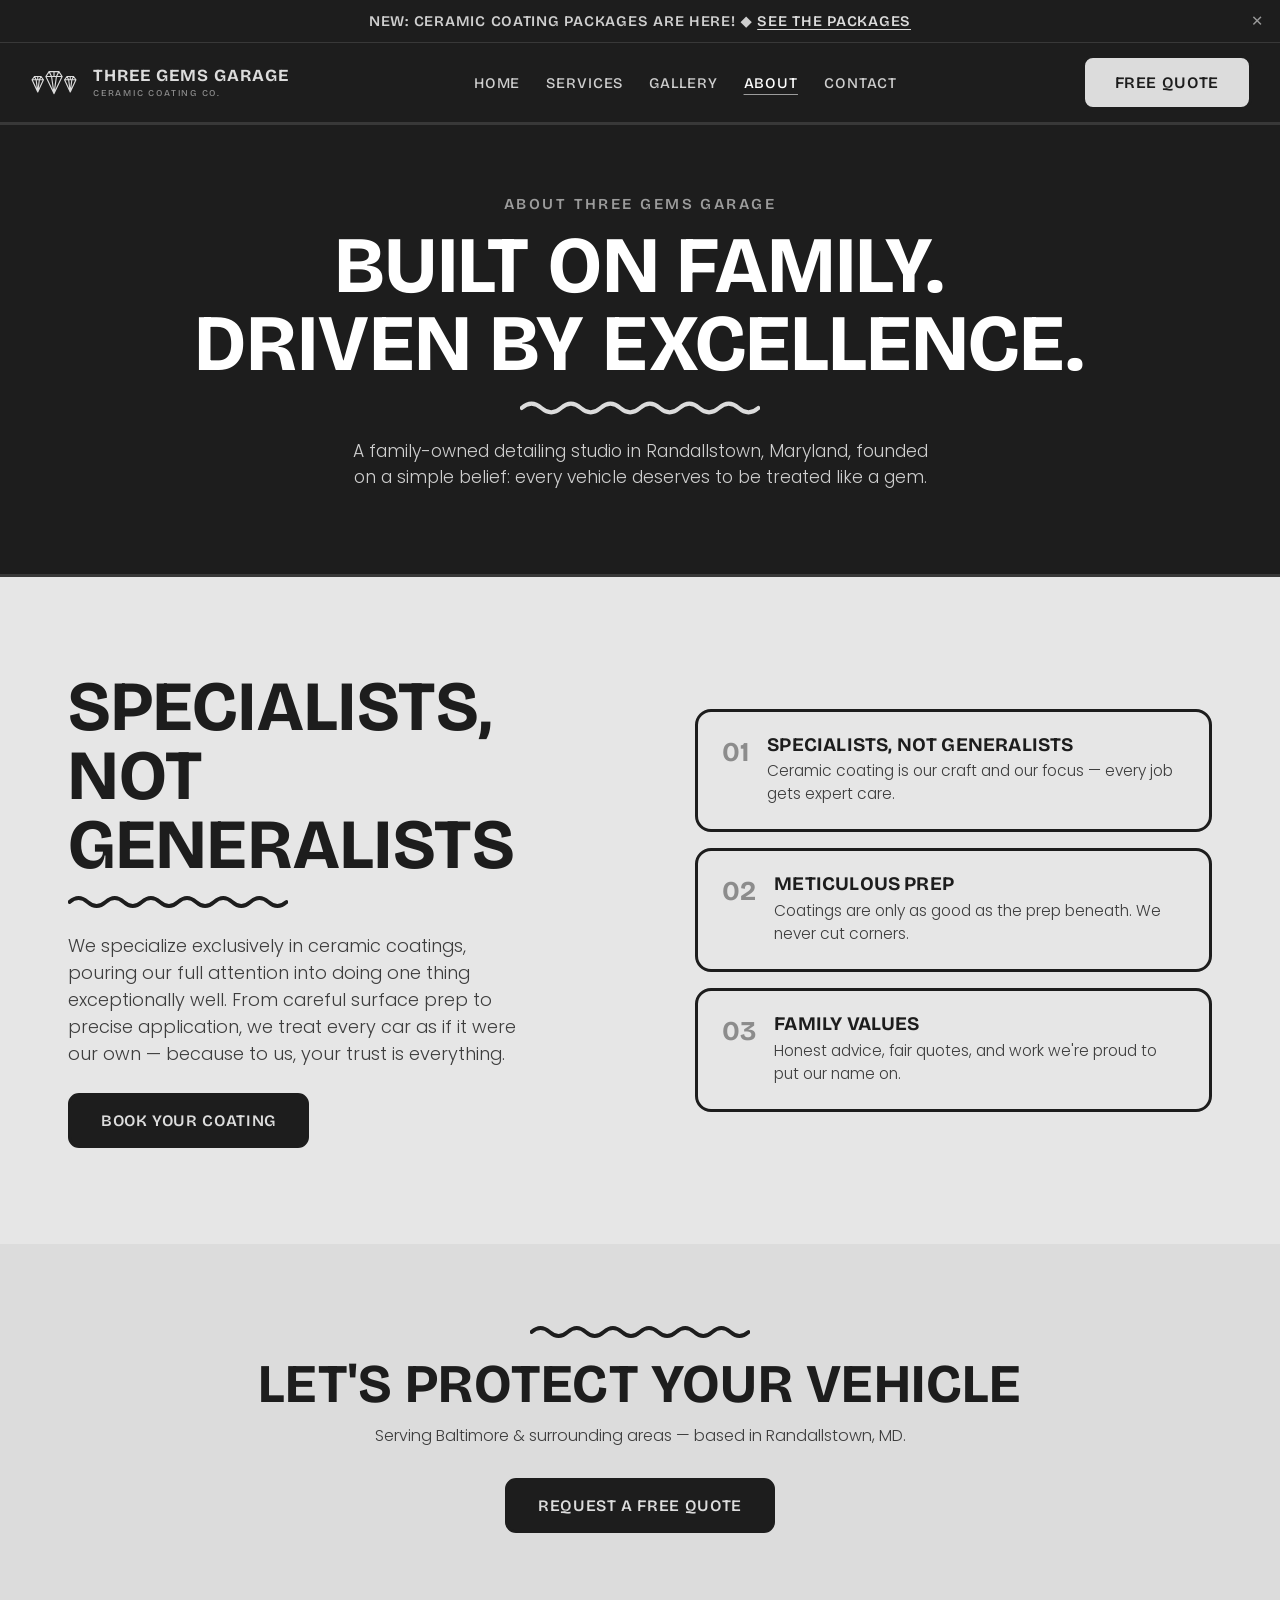
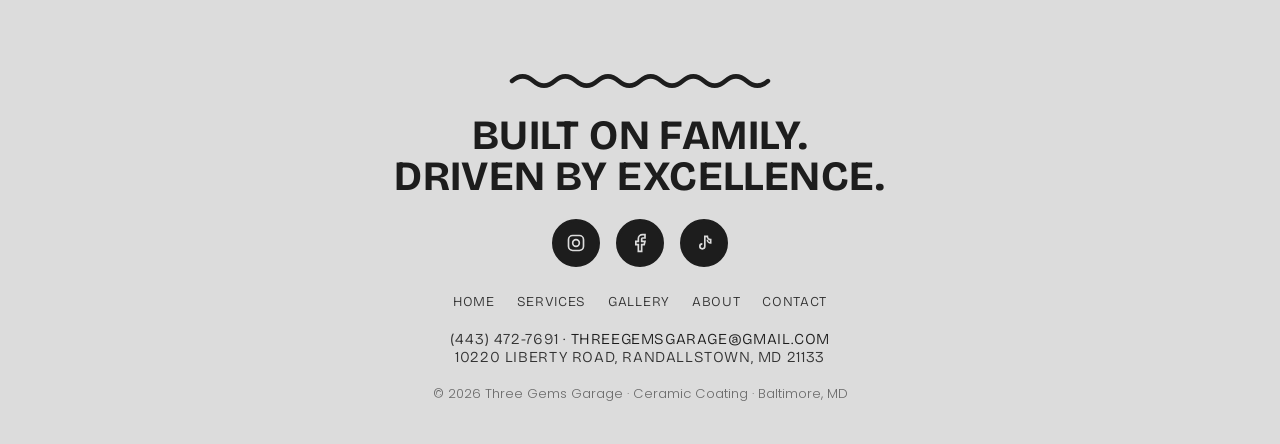
==== about.html @ 3030a396 "Add real social media links (Instagram, Facebook, TikTok)" ====
<!DOCTYPE html>
<html lang="en">
<head>
<meta charset="UTF-8">
<meta name="viewport" content="width=device-width, initial-scale=1.0">
<title>About — Three Gems Garage</title>
<meta name="description" content="Three Gems Garage is a family-owned ceramic coating studio in Randallstown, MD. Built on Family. Driven by Excellence.">
<link rel="preconnect" href="https://fonts.googleapis.com">
<link rel="preconnect" href="https://fonts.gstatic.com" crossorigin>
<link href="https://fonts.googleapis.com/css2?family=Bricolage+Grotesque:opsz,wght@12..96,400..800&family=Poppins:wght@400;500;600&display=swap" rel="stylesheet">
<link rel="stylesheet" href="style.css">
</head>
<body>

<div class="announce" id="announce">
  New: ceramic coating packages are here! ◆ <a href="services.html">See the packages</a>
  <span class="x" onclick="document.getElementById('announce').style.display='none'">✕</span>
</div>

<header>
  <a href="index.html" class="brand">
    <svg class="logo-mark" viewBox="0 0 64 34" fill="none" stroke="currentColor" stroke-width="1.4" stroke-linejoin="round" stroke-linecap="round" aria-hidden="true">
      <path d="M8,9 L16,9 L19,13 L12,28 L5,13 Z M5,13 L19,13 M8,9 L10,13 M16,9 L14,13 M12,9 L12,13 M10,13 L12,28 M14,13 L12,28"/>
      <path d="M26,3 L38,3 L42,9 L32,30 L22,9 Z M22,9 L42,9 M26,3 L29,9 M38,3 L35,9 M32,3 L32,9 M29,9 L32,30 M35,9 L32,30"/>
      <path d="M48,9 L56,9 L59,13 L52,28 L45,13 Z M45,13 L59,13 M48,9 L50,13 M56,9 L54,13 M52,9 L52,13 M50,13 L52,28 M54,13 L52,28"/>
    </svg>
    <span class="logo-word"><span class="lw1">Three Gems Garage</span><span class="lw2">Ceramic Coating Co.</span></span>
  </a>
  <nav class="desktop">
    <a href="index.html">Home</a>
    <a href="services.html">Services</a>
    <a href="gallery.html">Gallery</a>
    <a href="about.html" class="active">About</a>
    <a href="contact.html">Contact</a>
  </nav>
  <div class="head-cta">
    <a href="contact.html" class="btn btn-light">Free Quote</a>
    <button class="hamburger" id="hamburger" aria-label="Open menu"><span></span><span></span><span></span></button>
  </div>
</header>

<div class="mobile-menu" id="mobileMenu">
  <button class="mm-close" id="mmClose" aria-label="Close menu">✕</button>
  <a href="index.html">Home</a>
  <a href="services.html">Services</a>
  <a href="gallery.html">Gallery</a>
  <a href="about.html">About</a>
  <a href="contact.html">Contact</a>
  <a href="contact.html" class="btn btn-light" style="display:inline-block">Free Quote</a>
</div>

<section class="page-hero">
  <div class="kicker">About Three Gems Garage</div>
  <h1>Built on Family.<br>Driven by Excellence.</h1>
  <svg class="squiggle light" viewBox="0 0 292 18" style="width:240px"><path d="M2,9 C10,2 18,2 26,9 C34,16 42,16 50,9 C58,2 66,2 74,9 C82,16 90,16 98,9 C106,2 114,2 122,9 C130,16 138,16 146,9 C154,2 162,2 170,9 C178,16 186,16 194,9 C202,2 210,2 218,9 C226,16 234,16 242,9 C250,2 258,2 266,9 C274,16 282,16 290,9"/></svg>
  <p>A family-owned detailing studio in Randallstown, Maryland, founded on a simple belief: every vehicle deserves to be treated like a gem.</p>
</section>

<section class="block cream">
  <div class="wrap">
    <div class="twocol">
      <div class="big">
        <h2>Specialists,<br>Not Generalists</h2>
        <svg class="squiggle" viewBox="0 0 292 18" style="width:220px"><path d="M2,9 C10,2 18,2 26,9 C34,16 42,16 50,9 C58,2 66,2 74,9 C82,16 90,16 98,9 C106,2 114,2 122,9 C130,16 138,16 146,9 C154,2 162,2 170,9 C178,16 186,16 194,9 C202,2 210,2 218,9 C226,16 234,16 242,9 C250,2 258,2 266,9 C274,16 282,16 290,9"/></svg>
        <p>We specialize exclusively in ceramic coatings, pouring our full attention into doing one thing exceptionally well. From careful surface prep to precise application, we treat every car as if it were our own — because to us, your trust is everything.</p>
        <a href="contact.html" class="btn btn-solid">Book Your Coating</a>
      </div>
      <div class="values">
        <div class="value"><span class="num">01</span><div><h4>Specialists, not generalists</h4><p>Ceramic coating is our craft and our focus — every job gets expert care.</p></div></div>
        <div class="value"><span class="num">02</span><div><h4>Meticulous prep</h4><p>Coatings are only as good as the prep beneath. We never cut corners.</p></div></div>
        <div class="value"><span class="num">03</span><div><h4>Family values</h4><p>Honest advice, fair quotes, and work we're proud to put our name on.</p></div></div>
      </div>
    </div>
  </div>
</section>

<div class="cta-band">
  <svg class="squiggle" viewBox="0 0 292 18" style="width:220px"><path d="M2,9 C10,2 18,2 26,9 C34,16 42,16 50,9 C58,2 66,2 74,9 C82,16 90,16 98,9 C106,2 114,2 122,9 C130,16 138,16 146,9 C154,2 162,2 170,9 C178,16 186,16 194,9 C202,2 210,2 218,9 C226,16 234,16 242,9 C250,2 258,2 266,9 C274,16 282,16 290,9"/></svg>
  <h2>Let's protect your vehicle</h2>
  <p>Serving Baltimore &amp; surrounding areas — based in Randallstown, MD.</p>
  <a href="contact.html" class="btn btn-solid">Request a Free Quote</a>
</div>

<footer id="footer">
  <svg class="squiggle" viewBox="0 0 292 18"><path d="M2,9 C10,2 18,2 26,9 C34,16 42,16 50,9 C58,2 66,2 74,9 C82,16 90,16 98,9 C106,2 114,2 122,9 C130,16 138,16 146,9 C154,2 162,2 170,9 C178,16 186,16 194,9 C202,2 210,2 218,9 C226,16 234,16 242,9 C250,2 258,2 266,9 C274,16 282,16 290,9"/></svg>
  <h3>Built on Family.<br>Driven by Excellence.</h3>
  <div class="socials">
    <a href="https://www.instagram.com/threegemsgarage/" target="_blank" rel="noopener" aria-label="Instagram"><svg viewBox="0 0 24 24" stroke-width="2"><rect x="3" y="3" width="18" height="18" rx="5"/><circle cx="12" cy="12" r="4"/><circle cx="17.5" cy="6.5" r="1" fill="currentColor" stroke="none"/></svg></a>
    <a href="https://www.facebook.com/profile.php?id=61590265425292" target="_blank" rel="noopener" aria-label="Facebook"><svg viewBox="0 0 24 24" stroke-width="2"><path d="M18 2h-3a5 5 0 0 0-5 5v3H7v4h3v8h4v-8h3l1-4h-4V7a1 1 0 0 1 1-1h3z"/></svg></a>
    <a href="https://www.tiktok.com/@threegemsgarage" target="_blank" rel="noopener" aria-label="TikTok"><svg viewBox="0 0 24 24" stroke-width="2"><path d="M16 8a4 4 0 0 0 4 4V8a4 4 0 0 1-4-4h-3v12a3 3 0 1 1-3-3"/></svg></a>
  </div>
  <div class="foot-nav">
    <a href="index.html">Home</a><a href="services.html">Services</a><a href="gallery.html">Gallery</a><a href="about.html">About</a><a href="contact.html">Contact</a>
  </div>
  <p class="foot-info">(443) 472-7691 · <a href="mailto:threegemsgarage@gmail.com">threegemsgarage@gmail.com</a><br>10220 Liberty Road, Randallstown, MD 21133</p>
  <p class="foot-copy">© <span id="year"></span> Three Gems Garage · Ceramic Coating · Baltimore, MD</p>
</footer>

<script>
  document.getElementById('hamburger').addEventListener('click',()=>document.getElementById('mobileMenu').classList.toggle('open'));
  document.getElementById('mmClose').addEventListener('click',()=>document.getElementById('mobileMenu').classList.remove('open'));
  document.querySelectorAll('.mobile-menu a').forEach(a=>a.addEventListener('click',()=>document.getElementById('mobileMenu').classList.remove('open')));
  document.getElementById('year').textContent=new Date().getFullYear();
</script>
</body>
</html>
---- style.css ----
:root{
  --dark:#1d1d1d;
  --dark-2:#242424;
  --paper:#dcdcdc;
  --cream:#e6e6e6;
  --line:#383838;
  --ink:#1d1d1d;
  --muted:#8c8c8c;
  --taupe:#9c9c9c;
  --light:#cfcfcf;
  --disp:'Bricolage Grotesque',system-ui,sans-serif;
  --body:'Poppins',system-ui,sans-serif;
}
*{box-sizing:border-box;margin:0;padding:0}
html{scroll-behavior:smooth}
body{font-family:var(--body);background:var(--dark);color:var(--light);font-weight:300;-webkit-font-smoothing:antialiased;overflow-x:hidden}
a{color:inherit;text-decoration:none}
img{max-width:100%;display:block}
h1,h2,h3,h4{font-family:var(--disp);font-weight:700;line-height:.98;letter-spacing:.01em;text-transform:uppercase}
.wrap{max-width:1200px;margin:0 auto;padding:0 28px}

.squiggle{display:block;width:230px;max-width:60%;height:16px;margin-top:14px}
.squiggle path{fill:none;stroke:var(--ink);stroke-width:5;stroke-linecap:round}
.on-dark .squiggle path,.squiggle.light path{stroke:var(--paper)}
.divider{line-height:0}
.divider svg{display:block;width:100%;height:64px}
.divider .line{fill:none;stroke:var(--taupe);stroke-width:4}

.btn{display:inline-block;font-family:var(--disp);font-weight:600;text-transform:uppercase;letter-spacing:.04em;font-size:1rem;padding:15px 30px;border-radius:11px;border:3px solid var(--ink);cursor:pointer;transition:.2s}
.btn-solid{background:var(--ink);color:var(--paper)}
.btn-solid:hover{transform:translateY(-3px)}
.btn-light{background:var(--paper);color:var(--ink)}
.btn-light:hover{transform:translateY(-3px)}
.btn-ghost{background:transparent;color:var(--paper);border-color:var(--paper)}
.btn-ghost:hover{background:rgba(255,255,255,.12)}

.announce{background:var(--dark);color:#cfcfcf;text-align:center;font-family:var(--disp);font-weight:600;text-transform:uppercase;letter-spacing:.05em;font-size:.92rem;padding:12px 40px;position:relative;border-bottom:1px solid var(--line)}
.announce a{color:var(--paper);text-decoration:underline;text-underline-offset:3px}
.announce .x{position:absolute;right:16px;top:50%;transform:translateY(-50%);opacity:.7;cursor:pointer}

header{background:var(--dark);position:sticky;top:0;z-index:50;display:flex;align-items:center;justify-content:space-between;padding:12px 28px;border-bottom:3px solid var(--line)}
.brand{display:flex;align-items:center;gap:13px}
.logo-mark{width:52px;height:28px;color:var(--paper);flex-shrink:0}
.logo-word{display:flex;flex-direction:column;line-height:1}
.lw1{font-family:var(--disp);font-weight:700;text-transform:uppercase;letter-spacing:.06em;font-size:1.06rem;color:var(--paper)}
.lw2{font-family:var(--disp);font-weight:500;text-transform:uppercase;letter-spacing:.2em;font-size:.56rem;color:var(--muted);margin-top:4px}
nav.desktop{display:flex;gap:26px}
nav.desktop a{font-family:var(--disp);font-weight:500;text-transform:uppercase;letter-spacing:.06em;font-size:.92rem;color:var(--light);transition:.2s}
nav.desktop a:hover,nav.desktop a.active{color:#fff;text-decoration:underline;text-underline-offset:6px;text-decoration-color:var(--taupe)}
.head-cta{display:flex;align-items:center;gap:14px}
.hamburger{display:none;flex-direction:column;gap:5px;background:none;border:0;cursor:pointer;padding:8px}
.hamburger span{width:26px;height:3px;background:var(--paper);border-radius:2px}
.mobile-menu{position:fixed;inset:0;z-index:60;background:var(--dark);display:flex;flex-direction:column;align-items:center;justify-content:center;gap:24px;opacity:0;pointer-events:none;transition:.3s}
.mobile-menu.open{opacity:1;pointer-events:auto}
.mobile-menu a{font-family:var(--disp);font-weight:600;text-transform:uppercase;font-size:1.7rem;color:var(--paper)}
.mobile-menu .btn{font-size:1.1rem}
.mobile-menu .btn-light{color:var(--ink)}
.mm-close{position:absolute;top:20px;right:22px;width:48px;height:48px;border-radius:50%;border:3px solid var(--paper);background:none;color:var(--paper);font-size:1.5rem;line-height:1;cursor:pointer;display:grid;place-items:center}
.mm-close:hover{background:rgba(255,255,255,.12)}

/* Home hero (photo) */
.hero{position:relative;min-height:84vh;display:flex;align-items:center;justify-content:center;text-align:center;padding:90px 24px 120px;overflow:hidden}
.hero::before{content:"";position:absolute;inset:0;background:url('https://images.unsplash.com/photo-1714434087684-a2f4816ca832?auto=format&fit=crop&w=1920&q=80') center 45%/cover;filter:grayscale(.2)}
.hero::after{content:"";position:absolute;inset:0;background:linear-gradient(180deg,rgba(29,29,29,.55),rgba(29,29,29,.74))}
.hero-inner{position:relative;z-index:2;max-width:880px}
.hero .kicker{font-family:var(--disp);font-weight:600;text-transform:uppercase;letter-spacing:.16em;color:var(--taupe);font-size:1rem;margin-bottom:16px}
.hero h1{font-size:clamp(2.8rem,8vw,6rem);color:#fff;text-shadow:0 6px 30px rgba(0,0,0,.45)}
.hero .squiggle{margin:18px auto 0}
.hero .lead{margin:24px auto 0;max-width:50ch;font-size:1.12rem;font-weight:300;color:#eceae3}
.hero .cta{margin-top:34px;display:flex;gap:16px;justify-content:center;flex-wrap:wrap}

/* Inner page hero band */
.page-hero{background:var(--dark);text-align:center;padding:70px 24px 84px;border-bottom:3px solid var(--line)}
.page-hero .kicker{font-family:var(--disp);font-weight:600;text-transform:uppercase;letter-spacing:.16em;color:var(--taupe);font-size:.95rem;margin-bottom:14px}
.page-hero h1{font-size:clamp(2.4rem,7vw,5rem);color:#fff}
.page-hero .squiggle{margin:16px auto 0}
.page-hero p{margin:22px auto 0;max-width:60ch;color:var(--light);font-weight:300;font-size:1.08rem}

.block{padding:96px 0}
.block.cream{background:var(--cream);color:var(--ink)}
.block.dark{background:var(--dark)}
.block.dark2{background:var(--dark-2)}
.twocol{display:grid;grid-template-columns:1.05fr .95fr;gap:56px;align-items:center}
.big h2{font-size:clamp(2.4rem,6vw,4.4rem)}
.big .squiggle{margin-bottom:22px}
.big p{font-size:1.12rem;margin-bottom:26px;max-width:46ch;font-weight:300}
.cream .big p{color:#3d3d3d}
.photo-frame{border:5px solid var(--ink);border-radius:20px;overflow:hidden;transform:rotate(-2deg);box-shadow:14px 14px 0 var(--taupe)}
.photo-frame img{width:100%;aspect-ratio:4/5;object-fit:cover}

.marquee{background:var(--paper);color:var(--ink);overflow:hidden;padding:16px 0;border-top:3px solid var(--ink);border-bottom:3px solid var(--ink)}
.mtrack{display:inline-flex;align-items:center;white-space:nowrap;animation:scroll 30s linear infinite;font-family:var(--disp);font-weight:700;text-transform:uppercase;font-size:1.7rem}
.mtrack span{padding:0 22px}
.mtrack .star{color:var(--muted)}
@keyframes scroll{from{transform:translateX(0)}to{transform:translateX(-50%)}}

/* section heads */
.sec-head{text-align:center;margin-bottom:48px}
.sec-head h2{font-size:clamp(2.4rem,6vw,4rem)}
.on-dark .sec-head h2{color:var(--paper)}
.sec-head .squiggle{margin:14px auto 0}
.sec-head p{max-width:60ch;margin:16px auto 0;font-weight:300}
.cream .sec-head p{color:#3d3d3d}
.on-dark .sec-head p{color:var(--light)}

/* feature trio */
.features{display:grid;grid-template-columns:repeat(3,1fr);gap:26px;margin-top:10px}
.feature{border:3px solid var(--ink);border-radius:18px;padding:26px;background:var(--cream)}
.dark .feature,.dark2 .feature{background:var(--dark);border-color:var(--line);color:var(--light)}
.feature h3{font-size:1.4rem;margin-bottom:8px}
.dark .feature h3,.dark2 .feature h3{color:var(--paper)}
.feature p{font-weight:300;font-size:.97rem;color:#3d3d3d}
.dark .feature p,.dark2 .feature p{color:var(--light)}

/* packages cards */
.cards{display:grid;grid-template-columns:repeat(3,1fr);gap:24px}
.card{background:var(--cream);color:var(--ink);border:4px solid var(--ink);border-radius:20px;padding:30px 26px;box-shadow:10px 10px 0 rgba(0,0,0,.35);display:flex;flex-direction:column}
.card .gem{width:18px;height:18px;border-radius:5px;transform:rotate(45deg);margin-bottom:14px}
.card h3{font-size:1.7rem}
.card .sub{font-family:var(--body);font-weight:500;color:#595959;font-size:.92rem;margin:4px 0 16px}
.card .price{font-family:var(--disp);font-weight:700;font-size:1.5rem;text-transform:uppercase}
.card .price small{font-family:var(--body);font-weight:500;font-size:.8rem;color:#595959;text-transform:none}
.card ul{list-style:none;margin:18px 0 22px;display:flex;flex-direction:column;gap:9px}
.card li{font-size:.94rem;color:#3d3d3d;padding-left:20px;position:relative}
.card li::before{content:"✦";position:absolute;left:0;color:var(--muted)}
.card .ptiers{border-top:2px solid var(--ink);padding-top:14px;margin-bottom:18px;display:flex;flex-direction:column;gap:7px}
.card .ptiers .pr{display:flex;justify-content:space-between;font-size:.86rem;color:#3d3d3d}
.card .ptiers .pr strong{font-family:var(--disp);font-weight:600}
.card .note{font-size:.8rem;color:#6a6a6a;font-style:italic;margin-bottom:18px}
.card .incl{font-size:.86rem;font-weight:600;color:#3d3d3d;margin-bottom:18px}
.card .btn{margin-top:auto;text-align:center}
.disclaim{text-align:center;color:var(--muted);font-size:.9rem;margin-top:34px}

/* gallery */
.ga{display:grid;grid-template-columns:1fr 1fr;gap:18px;max-width:760px;margin:0 auto}
.ga figure{position:relative;margin:0;border:4px solid var(--taupe);border-radius:18px;overflow:hidden}
.ga img{width:100%;aspect-ratio:1/1;object-fit:cover;filter:grayscale(.12)}
.ga figcaption{position:absolute;top:12px;left:12px;background:var(--paper);color:var(--ink);font-family:var(--disp);font-weight:700;text-transform:uppercase;font-size:.78rem;padding:5px 12px;border-radius:8px;border:2px solid var(--ink)}
.ga-cap{text-align:center;color:var(--muted);margin-top:22px;font-size:.95rem;font-weight:300}
.tiles{display:grid;grid-template-columns:repeat(3,1fr);gap:16px;max-width:760px;margin:40px auto 0}
.tile{aspect-ratio:4/3;border:3px solid var(--line);border-radius:14px;display:grid;place-items:center;color:var(--muted);font-family:var(--disp);font-size:.82rem;letter-spacing:.12em;text-transform:uppercase;background:var(--dark)}

/* about values */
.values{display:flex;flex-direction:column;gap:16px}
.value{border:3px solid var(--ink);border-radius:16px;padding:24px;display:flex;gap:18px;align-items:flex-start;background:var(--cream)}
.value .num{font-family:var(--disp);font-weight:700;font-size:1.7rem;color:var(--muted)}
.value h4{font-size:1.2rem;color:var(--ink);margin-bottom:5px}
.value p{color:#3d3d3d;font-weight:300;font-size:.96rem}

/* contact */
.contact-grid{display:grid;grid-template-columns:1fr 1fr;gap:46px}
.c-info .row{margin-bottom:24px}
.c-info h4{font-family:var(--disp);font-size:1.05rem;text-transform:uppercase;letter-spacing:.04em;color:var(--paper);margin-bottom:6px}
.c-info p,.c-info a{color:var(--light);font-weight:300}
.c-info a:hover{color:#fff}
.map{margin-top:8px;border:3px solid var(--line);border-radius:14px;overflow:hidden}
.map iframe{width:100%;height:220px;border:0;filter:grayscale(.5) contrast(.95) brightness(.9)}
form.quote{background:var(--cream);color:var(--ink);border:4px solid var(--ink);border-radius:20px;padding:32px;box-shadow:10px 10px 0 rgba(0,0,0,.35)}
form.quote h3{font-size:1.5rem;margin-bottom:6px}
form.quote .sub{color:#595959;font-size:.92rem;margin-bottom:22px;font-weight:400}
.field{margin-bottom:16px}
.field label{display:block;font-family:var(--disp);font-size:.78rem;letter-spacing:.06em;text-transform:uppercase;color:#3d3d3d;margin-bottom:6px}
.field .hint{display:block;font-size:.74rem;color:#6a6a6a;margin-top:5px}
.field input,.field select,.field textarea{width:100%;background:#fff;border:2px solid var(--ink);border-radius:10px;padding:12px 14px;color:var(--ink);font-family:var(--body);font-size:.95rem;transition:.15s}
.field input:focus,.field select:focus,.field textarea:focus{outline:none;box-shadow:4px 4px 0 var(--taupe)}
.field textarea{resize:vertical;min-height:106px}
.row-2{display:grid;grid-template-columns:1fr 1fr;gap:14px}
form.quote button{width:100%;margin-top:6px}
.form-status{margin-top:14px;text-align:center;font-size:.92rem;display:none;font-weight:500}
.form-status.show{display:block}
.form-status.ok{color:#2f6b4a}
.form-status.err{color:#9a3b2f}
.form-note{text-align:center;font-size:.82rem;color:#6a6a6a;margin-top:12px}
.form-note a{color:var(--ink);font-weight:500}

/* CTA band */
.cta-band{background:var(--paper);color:var(--ink);text-align:center;padding:80px 24px}
.cta-band h2{font-size:clamp(2.2rem,5vw,3.4rem);margin-bottom:12px}
.cta-band .squiggle{margin:0 auto 18px}
.cta-band p{color:#3d3d3d;font-weight:300;margin-bottom:30px}

/* footer */
footer{background:var(--paper);color:var(--ink);padding:60px 28px 40px;text-align:center}
footer .squiggle{margin:0 auto 26px;width:280px}
footer .squiggle path{stroke:var(--ink)}
footer h3{font-size:clamp(1.8rem,5vw,2.6rem);color:var(--ink);margin-bottom:18px}
.socials{display:flex;gap:16px;justify-content:center;margin:22px 0 26px}
.socials a{width:48px;height:48px;border-radius:50%;background:var(--ink);display:grid;place-items:center;border:3px solid var(--ink);transition:.2s}
.socials a:hover{background:var(--taupe);border-color:var(--taupe)}
.socials svg{width:20px;height:20px;stroke:var(--paper);fill:none}
.socials a:hover svg{stroke:var(--ink)}
.foot-nav{display:flex;gap:22px;justify-content:center;flex-wrap:wrap;margin-bottom:20px}
.foot-nav a{font-family:var(--disp);text-transform:uppercase;letter-spacing:.05em;font-size:.85rem;color:#333333}
.foot-nav a:hover{text-decoration:underline;text-underline-offset:4px}
.foot-info{font-family:var(--disp);text-transform:uppercase;letter-spacing:.04em;font-size:.95rem;color:#333333}
.foot-info a{color:var(--ink)}
.foot-copy{margin-top:18px;font-size:.82rem;color:#6a6a6a}

@media(max-width:860px){
  nav.desktop,.head-cta .btn{display:none}
  .hamburger{display:flex}
  .logo-mark{width:44px}
  .lw1{font-size:.95rem}
  .lw2{font-size:.52rem}
  .twocol,.contact-grid{grid-template-columns:1fr;gap:34px}
  .contact-grid .c-info{order:2}
  .photo-frame{transform:rotate(-1deg);max-width:420px;margin:0 auto}
  .features,.cards{grid-template-columns:1fr}
  .tiles{grid-template-columns:1fr 1fr}
  .row-2{grid-template-columns:1fr}
  .mtrack{font-size:1.3rem}
  .hero{min-height:76vh}
}
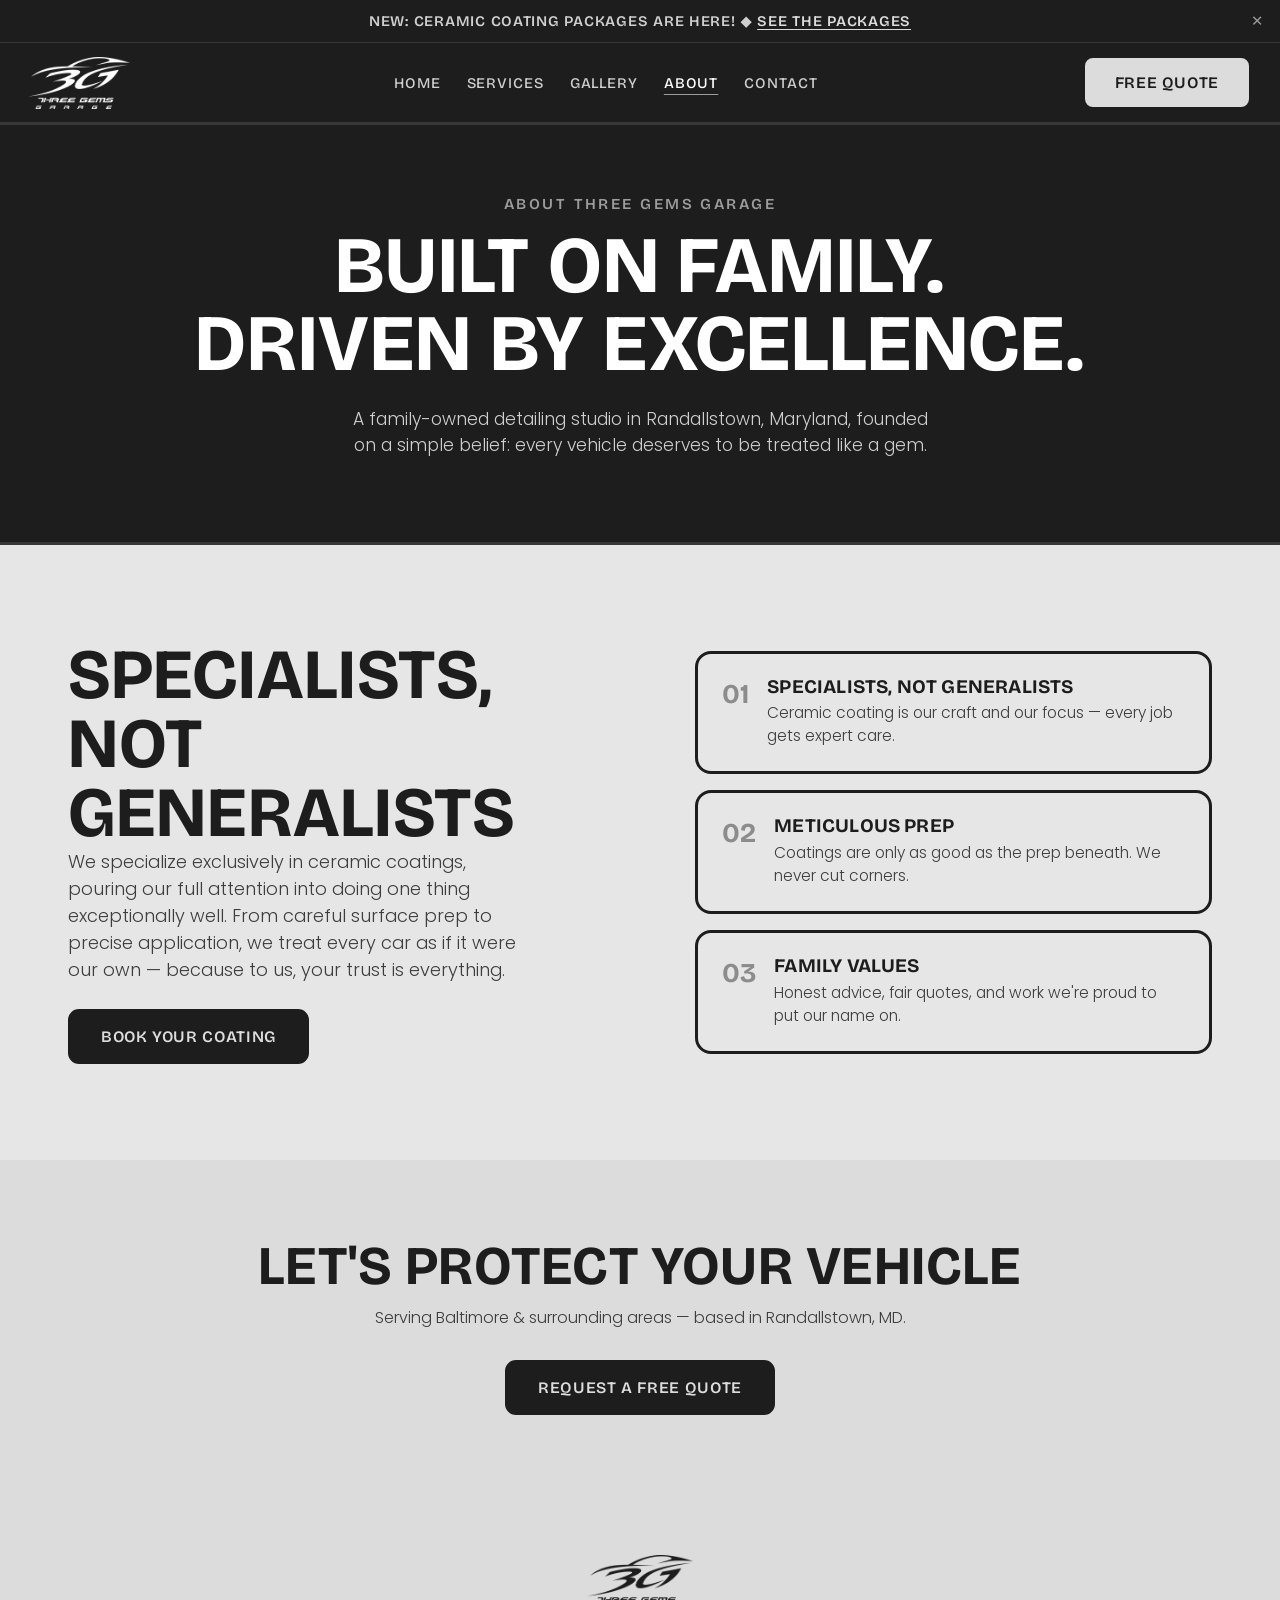
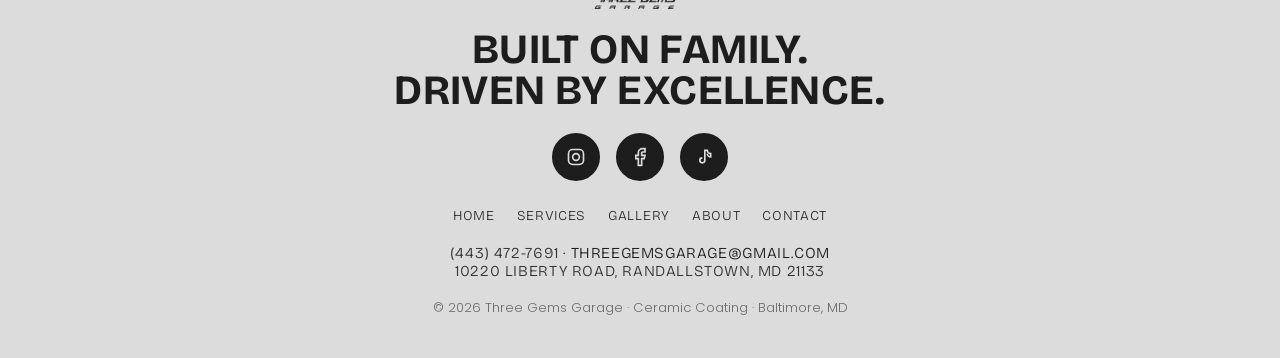
==== commit 86f5dcb7: "Add brand logo, refine hero/services copy, bigger package boxes, prominent add-ons, click-to-call, r" ====
--- a/about.html
+++ b/about.html
@@ -19,12 +19,7 @@
 
 <header>
   <a href="index.html" class="brand">
-    <svg class="logo-mark" viewBox="0 0 64 34" fill="none" stroke="currentColor" stroke-width="1.4" stroke-linejoin="round" stroke-linecap="round" aria-hidden="true">
-      <path d="M8,9 L16,9 L19,13 L12,28 L5,13 Z M5,13 L19,13 M8,9 L10,13 M16,9 L14,13 M12,9 L12,13 M10,13 L12,28 M14,13 L12,28"/>
-      <path d="M26,3 L38,3 L42,9 L32,30 L22,9 Z M22,9 L42,9 M26,3 L29,9 M38,3 L35,9 M32,3 L32,9 M29,9 L32,30 M35,9 L32,30"/>
-      <path d="M48,9 L56,9 L59,13 L52,28 L45,13 Z M45,13 L59,13 M48,9 L50,13 M56,9 L54,13 M52,9 L52,13 M50,13 L52,28 M54,13 L52,28"/>
-    </svg>
-    <span class="logo-word"><span class="lw1">Three Gems Garage</span><span class="lw2">Ceramic Coating Co.</span></span>
+    <img class="brand-logo" src="logo.png" alt="Three Gems Garage — Ceramic Coating Co.">
   </a>
   <nav class="desktop">
     <a href="index.html">Home</a>
@@ -82,6 +77,7 @@
 </div>
 
 <footer id="footer">
+  <img class="foot-logo" src="logo-dark.png" alt="Three Gems Garage">
   <svg class="squiggle" viewBox="0 0 292 18"><path d="M2,9 C10,2 18,2 26,9 C34,16 42,16 50,9 C58,2 66,2 74,9 C82,16 90,16 98,9 C106,2 114,2 122,9 C130,16 138,16 146,9 C154,2 162,2 170,9 C178,16 186,16 194,9 C202,2 210,2 218,9 C226,16 234,16 242,9 C250,2 258,2 266,9 C274,16 282,16 290,9"/></svg>
   <h3>Built on Family.<br>Driven by Excellence.</h3>
   <div class="socials">
--- a/style.css
+++ b/style.css
@@ -19,7 +19,7 @@
 h1,h2,h3,h4{font-family:var(--disp);font-weight:700;line-height:.98;letter-spacing:.01em;text-transform:uppercase}
 .wrap{max-width:1200px;margin:0 auto;padding:0 28px}
 
-.squiggle{display:block;width:230px;max-width:60%;height:16px;margin-top:14px}
+.squiggle{display:none}
 .squiggle path{fill:none;stroke:var(--ink);stroke-width:5;stroke-linecap:round}
 .on-dark .squiggle path,.squiggle.light path{stroke:var(--paper)}
 .divider{line-height:0}
@@ -39,11 +39,8 @@
 .announce .x{position:absolute;right:16px;top:50%;transform:translateY(-50%);opacity:.7;cursor:pointer}
 
 header{background:var(--dark);position:sticky;top:0;z-index:50;display:flex;align-items:center;justify-content:space-between;padding:12px 28px;border-bottom:3px solid var(--line)}
-.brand{display:flex;align-items:center;gap:13px}
-.logo-mark{width:52px;height:28px;color:var(--paper);flex-shrink:0}
-.logo-word{display:flex;flex-direction:column;line-height:1}
-.lw1{font-family:var(--disp);font-weight:700;text-transform:uppercase;letter-spacing:.06em;font-size:1.06rem;color:var(--paper)}
-.lw2{font-family:var(--disp);font-weight:500;text-transform:uppercase;letter-spacing:.2em;font-size:.56rem;color:var(--muted);margin-top:4px}
+.brand{display:flex;align-items:center}
+.brand-logo{height:52px;width:auto;display:block}
 nav.desktop{display:flex;gap:26px}
 nav.desktop a{font-family:var(--disp);font-weight:500;text-transform:uppercase;letter-spacing:.06em;font-size:.92rem;color:var(--light);transition:.2s}
 nav.desktop a:hover,nav.desktop a.active{color:#fff;text-decoration:underline;text-underline-offset:6px;text-decoration-color:var(--taupe)}
@@ -113,23 +110,33 @@
 .dark .feature p,.dark2 .feature p{color:var(--light)}
 
 /* packages cards */
-.cards{display:grid;grid-template-columns:repeat(3,1fr);gap:24px}
-.card{background:var(--cream);color:var(--ink);border:4px solid var(--ink);border-radius:20px;padding:30px 26px;box-shadow:10px 10px 0 rgba(0,0,0,.35);display:flex;flex-direction:column}
-.card .gem{width:18px;height:18px;border-radius:5px;transform:rotate(45deg);margin-bottom:14px}
-.card h3{font-size:1.7rem}
-.card .sub{font-family:var(--body);font-weight:500;color:#595959;font-size:.92rem;margin:4px 0 16px}
+.cards{display:grid;grid-template-columns:repeat(3,1fr);gap:30px}
+#packages .wrap{max-width:1340px}
+.card{background:var(--cream);color:var(--ink);border:4px solid var(--ink);border-radius:24px;padding:54px 42px;box-shadow:12px 12px 0 rgba(0,0,0,.35);display:flex;flex-direction:column}
+.card .gem{display:none}
+.card h3{font-size:3rem;text-align:center}
+.card .sub{font-family:var(--body);font-weight:500;color:#2b2b2b;font-size:1rem;margin:10px 0 26px;text-align:center}
 .card .price{font-family:var(--disp);font-weight:700;font-size:1.5rem;text-transform:uppercase}
-.card .price small{font-family:var(--body);font-weight:500;font-size:.8rem;color:#595959;text-transform:none}
-.card ul{list-style:none;margin:18px 0 22px;display:flex;flex-direction:column;gap:9px}
-.card li{font-size:.94rem;color:#3d3d3d;padding-left:20px;position:relative}
-.card li::before{content:"✦";position:absolute;left:0;color:var(--muted)}
-.card .ptiers{border-top:2px solid var(--ink);padding-top:14px;margin-bottom:18px;display:flex;flex-direction:column;gap:7px}
-.card .ptiers .pr{display:flex;justify-content:space-between;font-size:.86rem;color:#3d3d3d}
+.card .price small{font-family:var(--body);font-weight:500;font-size:.8rem;color:#444444;text-transform:none}
+.card ul{list-style:none;margin:24px 0 30px;display:flex;flex-direction:column;gap:12px}
+.card li{font-size:1.02rem;color:#222222;padding-left:20px;position:relative}
+.card li::before{content:"✦";position:absolute;left:0;color:#555555}
+.card .ptiers{border-top:2px solid var(--ink);padding-top:18px;margin-bottom:18px;display:flex;flex-direction:column;gap:7px}
+.card .ptiers .pr{display:flex;justify-content:space-between;font-size:.95rem;color:#222222}
 .card .ptiers .pr strong{font-family:var(--disp);font-weight:600}
-.card .note{font-size:.8rem;color:#6a6a6a;font-style:italic;margin-bottom:18px}
-.card .incl{font-size:.86rem;font-weight:600;color:#3d3d3d;margin-bottom:18px}
-.card .btn{margin-top:auto;text-align:center}
+.card .note{font-size:.8rem;color:#444444;font-style:italic;margin-bottom:18px}
+.card .incl{font-size:.86rem;font-weight:600;color:#222222;margin-bottom:18px}
+.card .btn{margin-top:auto;text-align:center;font-size:1.05rem;padding:17px 30px}
+.card-call{display:block;text-align:center;margin-top:12px;font-family:var(--disp);font-weight:500;font-size:.92rem;color:#222222;text-transform:uppercase;letter-spacing:.03em}
+.card-call:hover{text-decoration:underline;text-underline-offset:3px}
 .disclaim{text-align:center;color:var(--muted);font-size:.9rem;margin-top:34px}
+.addons{margin-top:54px;text-align:center}
+.addons h3{font-size:clamp(1.8rem,4vw,2.4rem);color:var(--paper)}
+.addons .ah-sub{color:var(--light);font-weight:300;margin:8px 0 26px}
+.addon-grid{display:grid;grid-template-columns:repeat(3,1fr);gap:18px;max-width:840px;margin:0 auto}
+.addon{background:var(--cream);color:var(--ink);border:3px solid var(--ink);border-radius:14px;padding:22px 18px;display:flex;flex-direction:column;gap:8px;box-shadow:6px 6px 0 rgba(0,0,0,.35)}
+.addon .an{font-family:var(--disp);font-weight:600;text-transform:uppercase;font-size:1rem;letter-spacing:.02em}
+.addon .ap{font-family:var(--disp);font-weight:700;font-size:1.6rem}
 
 /* gallery */
 .ga{display:grid;grid-template-columns:1fr 1fr;gap:18px;max-width:760px;margin:0 auto}
@@ -182,6 +189,7 @@
 /* footer */
 footer{background:var(--paper);color:var(--ink);padding:60px 28px 40px;text-align:center}
 footer .squiggle{margin:0 auto 26px;width:280px}
+.foot-logo{height:54px;width:auto;margin:0 auto 20px}
 footer .squiggle path{stroke:var(--ink)}
 footer h3{font-size:clamp(1.8rem,5vw,2.6rem);color:var(--ink);margin-bottom:18px}
 .socials{display:flex;gap:16px;justify-content:center;margin:22px 0 26px}
@@ -199,13 +207,11 @@
 @media(max-width:860px){
   nav.desktop,.head-cta .btn{display:none}
   .hamburger{display:flex}
-  .logo-mark{width:44px}
-  .lw1{font-size:.95rem}
-  .lw2{font-size:.52rem}
+  .brand-logo{height:42px}
   .twocol,.contact-grid{grid-template-columns:1fr;gap:34px}
   .contact-grid .c-info{order:2}
   .photo-frame{transform:rotate(-1deg);max-width:420px;margin:0 auto}
-  .features,.cards{grid-template-columns:1fr}
+  .features,.cards,.addon-grid{grid-template-columns:1fr}
   .tiles{grid-template-columns:1fr 1fr}
   .row-2{grid-template-columns:1fr}
   .mtrack{font-size:1.3rem}
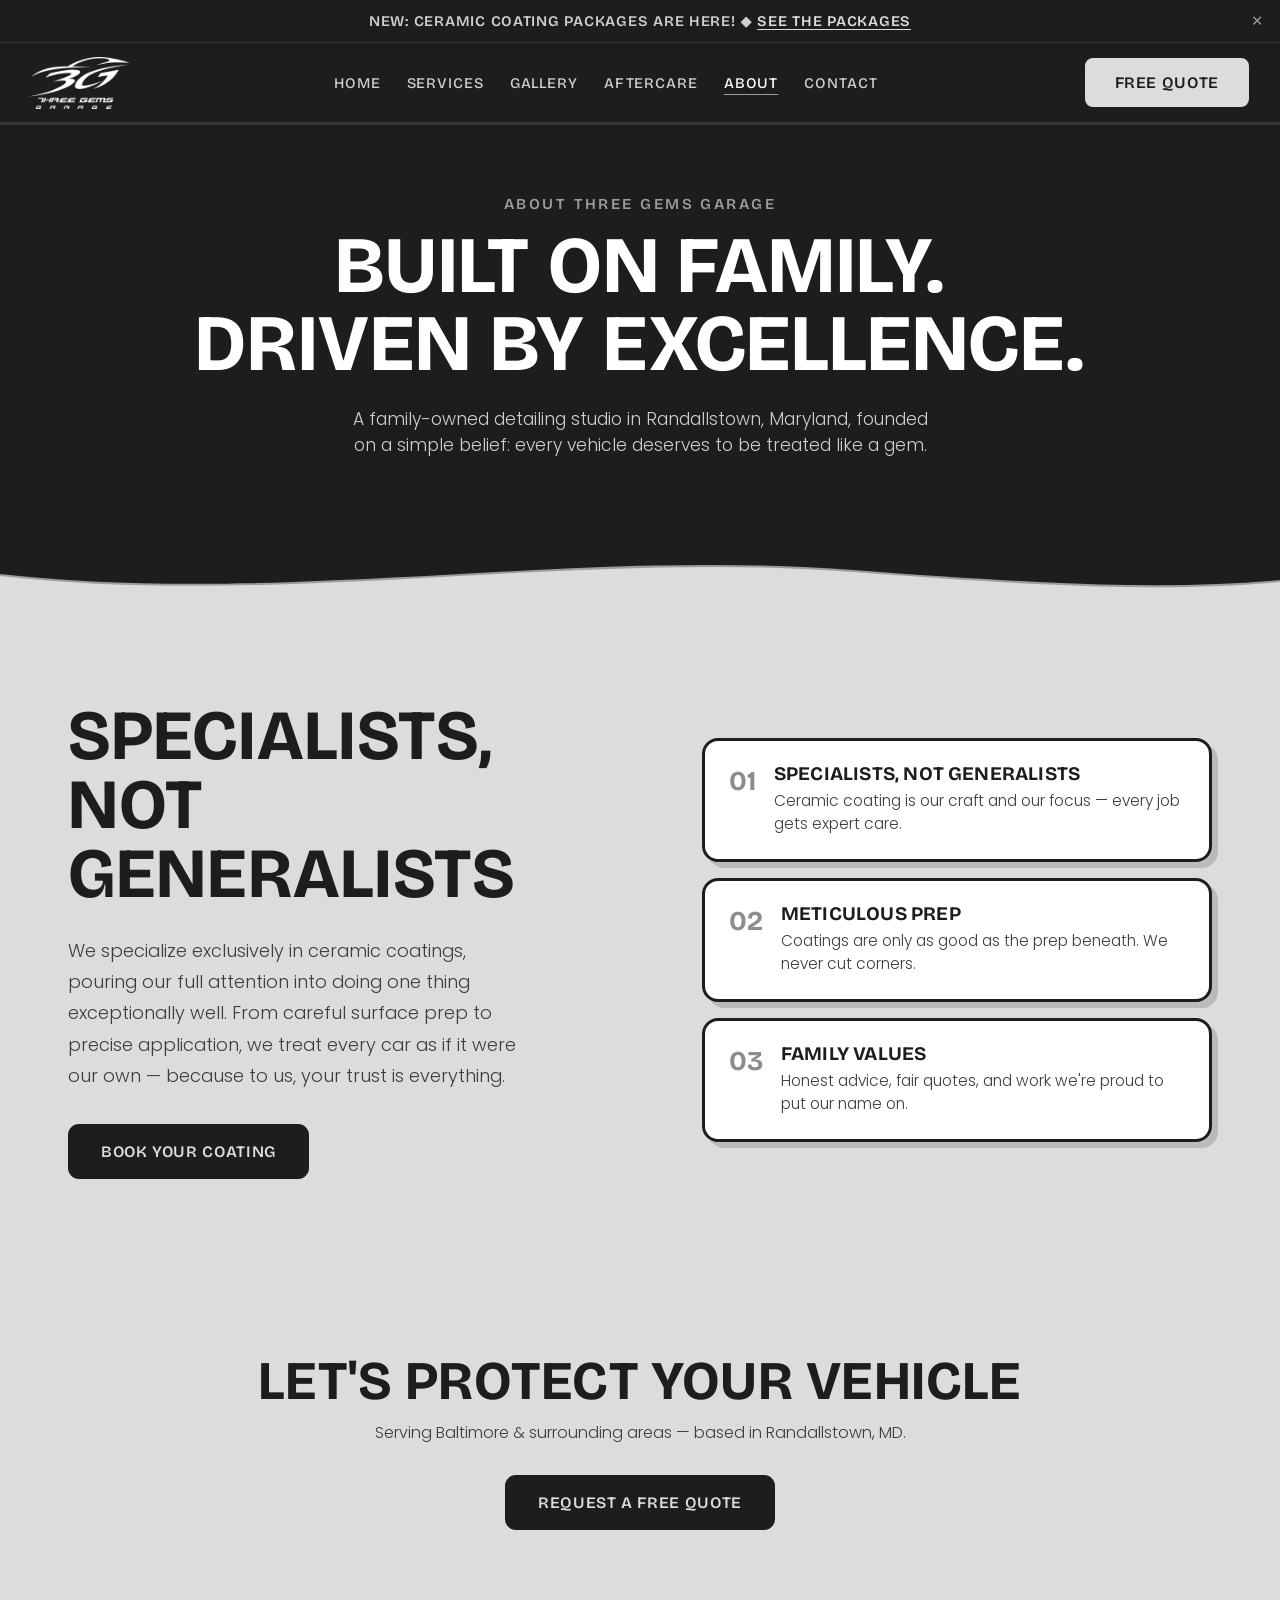
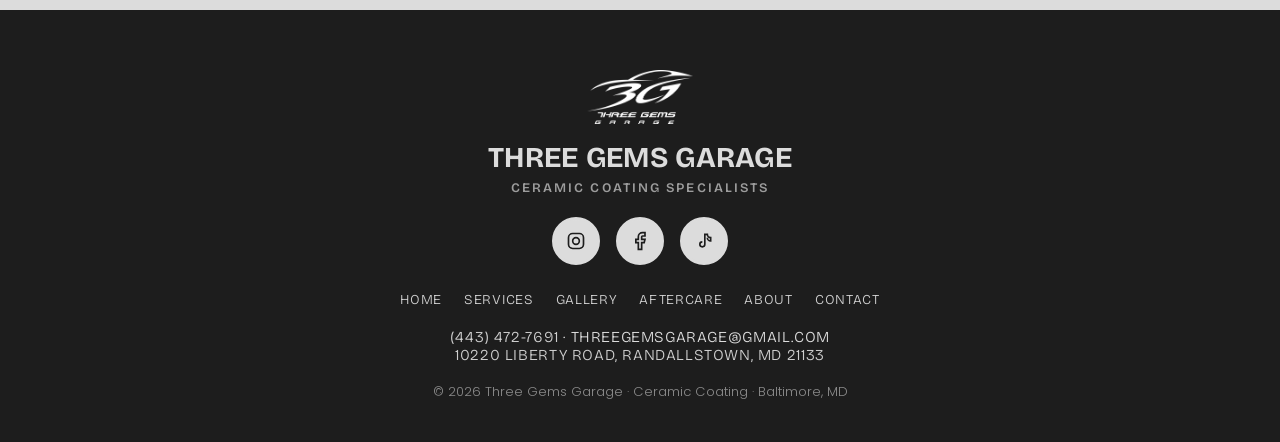
==== commit 92c63273: "Add Aftercare timeline page + nav link; dark header/footer with light body theme; footer headline up" ====
--- a/about.html
+++ b/about.html
@@ -25,6 +25,7 @@
     <a href="index.html">Home</a>
     <a href="services.html">Services</a>
     <a href="gallery.html">Gallery</a>
+    <a href="aftercare.html">Aftercare</a>
     <a href="about.html" class="active">About</a>
     <a href="contact.html">Contact</a>
   </nav>
@@ -39,6 +40,7 @@
   <a href="index.html">Home</a>
   <a href="services.html">Services</a>
   <a href="gallery.html">Gallery</a>
+  <a href="aftercare.html">Aftercare</a>
   <a href="about.html">About</a>
   <a href="contact.html">Contact</a>
   <a href="contact.html" class="btn btn-light" style="display:inline-block">Free Quote</a>
@@ -50,6 +52,8 @@
   <svg class="squiggle light" viewBox="0 0 292 18" style="width:240px"><path d="M2,9 C10,2 18,2 26,9 C34,16 42,16 50,9 C58,2 66,2 74,9 C82,16 90,16 98,9 C106,2 114,2 122,9 C130,16 138,16 146,9 C154,2 162,2 170,9 C178,16 186,16 194,9 C202,2 210,2 218,9 C226,16 234,16 242,9 C250,2 258,2 266,9 C274,16 282,16 290,9"/></svg>
   <p>A family-owned detailing studio in Randallstown, Maryland, founded on a simple belief: every vehicle deserves to be treated like a gem.</p>
 </section>
+
+<div class="divider"><svg viewBox="0 0 1440 64" preserveAspectRatio="none"><path class="line" d="M0,34 C320,66 640,8 960,30 C1180,45 1320,50 1440,40"/><path d="M0,34 C320,66 640,8 960,30 C1180,45 1320,50 1440,40 L1440,64 L0,64 Z" fill="#dcdcdc"/></svg></div>
 
 <section class="block cream">
   <div class="wrap">
@@ -77,16 +81,16 @@
 </div>
 
 <footer id="footer">
-  <img class="foot-logo" src="logo-dark.png" alt="Three Gems Garage">
+  <img class="foot-logo" src="logo.png" alt="Three Gems Garage">
   <svg class="squiggle" viewBox="0 0 292 18"><path d="M2,9 C10,2 18,2 26,9 C34,16 42,16 50,9 C58,2 66,2 74,9 C82,16 90,16 98,9 C106,2 114,2 122,9 C130,16 138,16 146,9 C154,2 162,2 170,9 C178,16 186,16 194,9 C202,2 210,2 218,9 C226,16 234,16 242,9 C250,2 258,2 266,9 C274,16 282,16 290,9"/></svg>
-  <h3>Built on Family.<br>Driven by Excellence.</h3>
+  <h3>Three Gems Garage<span class="foot-tag">Ceramic Coating Specialists</span></h3>
   <div class="socials">
     <a href="https://www.instagram.com/threegemsgarage/" target="_blank" rel="noopener" aria-label="Instagram"><svg viewBox="0 0 24 24" stroke-width="2"><rect x="3" y="3" width="18" height="18" rx="5"/><circle cx="12" cy="12" r="4"/><circle cx="17.5" cy="6.5" r="1" fill="currentColor" stroke="none"/></svg></a>
     <a href="https://www.facebook.com/profile.php?id=61590265425292" target="_blank" rel="noopener" aria-label="Facebook"><svg viewBox="0 0 24 24" stroke-width="2"><path d="M18 2h-3a5 5 0 0 0-5 5v3H7v4h3v8h4v-8h3l1-4h-4V7a1 1 0 0 1 1-1h3z"/></svg></a>
     <a href="https://www.tiktok.com/@threegemsgarage" target="_blank" rel="noopener" aria-label="TikTok"><svg viewBox="0 0 24 24" stroke-width="2"><path d="M16 8a4 4 0 0 0 4 4V8a4 4 0 0 1-4-4h-3v12a3 3 0 1 1-3-3"/></svg></a>
   </div>
   <div class="foot-nav">
-    <a href="index.html">Home</a><a href="services.html">Services</a><a href="gallery.html">Gallery</a><a href="about.html">About</a><a href="contact.html">Contact</a>
+    <a href="index.html">Home</a><a href="services.html">Services</a><a href="gallery.html">Gallery</a><a href="aftercare.html">Aftercare</a><a href="about.html">About</a><a href="contact.html">Contact</a>
   </div>
   <p class="foot-info">(443) 472-7691 · <a href="mailto:threegemsgarage@gmail.com">threegemsgarage@gmail.com</a><br>10220 Liberty Road, Randallstown, MD 21133</p>
   <p class="foot-copy">© <span id="year"></span> Three Gems Garage · Ceramic Coating · Baltimore, MD</p>
--- a/style.css
+++ b/style.css
@@ -2,7 +2,7 @@
   --dark:#1d1d1d;
   --dark-2:#242424;
   --paper:#dcdcdc;
-  --cream:#e6e6e6;
+  --cream:#dcdcdc;
   --line:#383838;
   --ink:#1d1d1d;
   --muted:#8c8c8c;
@@ -13,7 +13,7 @@
 }
 *{box-sizing:border-box;margin:0;padding:0}
 html{scroll-behavior:smooth}
-body{font-family:var(--body);background:var(--dark);color:var(--light);font-weight:300;-webkit-font-smoothing:antialiased;overflow-x:hidden}
+body{font-family:var(--body);background:var(--paper);color:var(--ink);font-weight:300;-webkit-font-smoothing:antialiased;overflow-x:hidden}
 a{color:inherit;text-decoration:none}
 img{max-width:100%;display:block}
 h1,h2,h3,h4{font-family:var(--disp);font-weight:700;line-height:.98;letter-spacing:.01em;text-transform:uppercase}
@@ -22,7 +22,7 @@
 .squiggle{display:none}
 .squiggle path{fill:none;stroke:var(--ink);stroke-width:5;stroke-linecap:round}
 .on-dark .squiggle path,.squiggle.light path{stroke:var(--paper)}
-.divider{line-height:0}
+.divider{line-height:0;background:var(--dark)}
 .divider svg{display:block;width:100%;height:64px}
 .divider .line{fill:none;stroke:var(--taupe);stroke-width:4}
 
@@ -60,14 +60,14 @@
 .hero::before{content:"";position:absolute;inset:0;background:url('https://images.unsplash.com/photo-1714434087684-a2f4816ca832?auto=format&fit=crop&w=1920&q=80') center 45%/cover;filter:grayscale(.2)}
 .hero::after{content:"";position:absolute;inset:0;background:linear-gradient(180deg,rgba(29,29,29,.55),rgba(29,29,29,.74))}
 .hero-inner{position:relative;z-index:2;max-width:880px}
-.hero .kicker{font-family:var(--disp);font-weight:600;text-transform:uppercase;letter-spacing:.16em;color:var(--taupe);font-size:1rem;margin-bottom:16px}
-.hero h1{font-size:clamp(2.8rem,8vw,6rem);color:#fff;text-shadow:0 6px 30px rgba(0,0,0,.45)}
+.hero .kicker{font-family:var(--disp);font-weight:600;text-transform:uppercase;letter-spacing:.16em;color:var(--taupe);font-size:1.15rem;margin-bottom:16px}
+.hero h1{font-size:clamp(1.9rem,9vw,5.5rem);color:#fff;text-shadow:0 6px 30px rgba(0,0,0,.45);white-space:nowrap}
 .hero .squiggle{margin:18px auto 0}
-.hero .lead{margin:24px auto 0;max-width:50ch;font-size:1.12rem;font-weight:300;color:#eceae3}
+.hero .lead{margin:24px auto 0;max-width:50ch;font-size:1.7rem;font-weight:500;color:#eceae3}
 .hero .cta{margin-top:34px;display:flex;gap:16px;justify-content:center;flex-wrap:wrap}
 
 /* Inner page hero band */
-.page-hero{background:var(--dark);text-align:center;padding:70px 24px 84px;border-bottom:3px solid var(--line)}
+.page-hero{background:var(--dark);text-align:center;padding:70px 24px 84px}
 .page-hero .kicker{font-family:var(--disp);font-weight:600;text-transform:uppercase;letter-spacing:.16em;color:var(--taupe);font-size:.95rem;margin-bottom:14px}
 .page-hero h1{font-size:clamp(2.4rem,7vw,5rem);color:#fff}
 .page-hero .squiggle{margin:16px auto 0}
@@ -77,16 +77,22 @@
 .block.cream{background:var(--cream);color:var(--ink)}
 .block.dark{background:var(--dark)}
 .block.dark2{background:var(--dark-2)}
-.twocol{display:grid;grid-template-columns:1.05fr .95fr;gap:56px;align-items:center}
-.big h2{font-size:clamp(2.4rem,6vw,4.4rem)}
+.twocol{display:grid;grid-template-columns:1.05fr .95fr;gap:70px;align-items:center}
+.big h2{font-size:clamp(2.4rem,6vw,4.4rem);margin-bottom:26px}
 .big .squiggle{margin-bottom:22px}
-.big p{font-size:1.12rem;margin-bottom:26px;max-width:46ch;font-weight:300}
+.big p{font-size:1.12rem;margin-bottom:32px;max-width:46ch;font-weight:300;line-height:1.75}
 .cream .big p{color:#3d3d3d}
 .photo-frame{border:5px solid var(--ink);border-radius:20px;overflow:hidden;transform:rotate(-2deg);box-shadow:14px 14px 0 var(--taupe)}
 .photo-frame img{width:100%;aspect-ratio:4/5;object-fit:cover}
-
-.marquee{background:var(--paper);color:var(--ink);overflow:hidden;padding:16px 0;border-top:3px solid var(--ink);border-bottom:3px solid var(--ink)}
-.mtrack{display:inline-flex;align-items:center;white-space:nowrap;animation:scroll 30s linear infinite;font-family:var(--disp);font-weight:700;text-transform:uppercase;font-size:1.7rem}
+.block.offer{padding:56px 0}
+.block.offer .twocol{gap:54px}
+.block.offer .big h2{font-size:clamp(2.4rem,5.2vw,3.7rem);margin-bottom:18px}
+.block.offer .big .squiggle{margin-bottom:16px}
+.block.offer .big p{font-size:1.05rem;margin-bottom:24px;line-height:1.65}
+.block.offer .photo-frame img{aspect-ratio:16/10}
+
+.marquee{background:var(--paper);color:var(--ink);overflow:hidden;padding:22px 0;border-top:3px solid var(--ink);border-bottom:3px solid var(--ink);margin:56px 0}
+.mtrack{display:inline-flex;align-items:center;white-space:nowrap;animation:scroll 30s linear infinite;font-family:var(--disp);font-weight:700;text-transform:uppercase;font-size:2.4rem}
 .mtrack span{padding:0 22px}
 .mtrack .star{color:var(--muted)}
 @keyframes scroll{from{transform:translateX(0)}to{transform:translateX(-50%)}}
@@ -102,9 +108,10 @@
 
 /* feature trio */
 .features{display:grid;grid-template-columns:repeat(3,1fr);gap:26px;margin-top:10px}
-.feature{border:3px solid var(--ink);border-radius:18px;padding:26px;background:var(--cream)}
+.features.features-2{grid-template-columns:repeat(2,1fr)}
+.feature{border:3px solid var(--ink);border-radius:18px;padding:26px;background:#fff;box-shadow:8px 8px 0 rgba(0,0,0,.18)}
 .dark .feature,.dark2 .feature{background:var(--dark);border-color:var(--line);color:var(--light)}
-.feature h3{font-size:1.4rem;margin-bottom:8px}
+.feature h3{font-size:1.4rem;margin-bottom:8px;text-align:center}
 .dark .feature h3,.dark2 .feature h3{color:var(--paper)}
 .feature p{font-weight:300;font-size:.97rem;color:#3d3d3d}
 .dark .feature p,.dark2 .feature p{color:var(--light)}
@@ -112,7 +119,7 @@
 /* packages cards */
 .cards{display:grid;grid-template-columns:repeat(3,1fr);gap:30px}
 #packages .wrap{max-width:1340px}
-.card{background:var(--cream);color:var(--ink);border:4px solid var(--ink);border-radius:24px;padding:54px 42px;box-shadow:12px 12px 0 rgba(0,0,0,.35);display:flex;flex-direction:column}
+.card{background:#fff;color:var(--ink);border:4px solid var(--ink);border-radius:24px;padding:54px 42px;box-shadow:12px 12px 0 rgba(0,0,0,.35);display:flex;flex-direction:column}
 .card .gem{display:none}
 .card h3{font-size:3rem;text-align:center}
 .card .sub{font-family:var(--body);font-weight:500;color:#2b2b2b;font-size:1rem;margin:10px 0 26px;text-align:center}
@@ -124,17 +131,17 @@
 .card .ptiers{border-top:2px solid var(--ink);padding-top:18px;margin-bottom:18px;display:flex;flex-direction:column;gap:7px}
 .card .ptiers .pr{display:flex;justify-content:space-between;font-size:.95rem;color:#222222}
 .card .ptiers .pr strong{font-family:var(--disp);font-weight:600}
-.card .note{font-size:.8rem;color:#444444;font-style:italic;margin-bottom:18px}
+.card .note{font-size:.92rem;color:#1d1d1d;font-weight:600;margin:0 0 16px}
 .card .incl{font-size:.86rem;font-weight:600;color:#222222;margin-bottom:18px}
 .card .btn{margin-top:auto;text-align:center;font-size:1.05rem;padding:17px 30px}
 .card-call{display:block;text-align:center;margin-top:12px;font-family:var(--disp);font-weight:500;font-size:.92rem;color:#222222;text-transform:uppercase;letter-spacing:.03em}
 .card-call:hover{text-decoration:underline;text-underline-offset:3px}
 .disclaim{text-align:center;color:var(--muted);font-size:.9rem;margin-top:34px}
 .addons{margin-top:54px;text-align:center}
-.addons h3{font-size:clamp(1.8rem,4vw,2.4rem);color:var(--paper)}
-.addons .ah-sub{color:var(--light);font-weight:300;margin:8px 0 26px}
+.addons h3{font-size:clamp(1.8rem,4vw,2.4rem);color:var(--ink)}
+.addons .ah-sub{color:#3d3d3d;font-weight:300;margin:8px 0 26px}
 .addon-grid{display:grid;grid-template-columns:repeat(3,1fr);gap:18px;max-width:840px;margin:0 auto}
-.addon{background:var(--cream);color:var(--ink);border:3px solid var(--ink);border-radius:14px;padding:22px 18px;display:flex;flex-direction:column;gap:8px;box-shadow:6px 6px 0 rgba(0,0,0,.35)}
+.addon{background:#fff;color:var(--ink);border:3px solid var(--ink);border-radius:14px;padding:22px 18px;display:flex;flex-direction:column;gap:8px;box-shadow:6px 6px 0 rgba(0,0,0,.35)}
 .addon .an{font-family:var(--disp);font-weight:600;text-transform:uppercase;font-size:1rem;letter-spacing:.02em}
 .addon .ap{font-family:var(--disp);font-weight:700;font-size:1.6rem}
 
@@ -143,26 +150,40 @@
 .ga figure{position:relative;margin:0;border:4px solid var(--taupe);border-radius:18px;overflow:hidden}
 .ga img{width:100%;aspect-ratio:1/1;object-fit:cover;filter:grayscale(.12)}
 .ga figcaption{position:absolute;top:12px;left:12px;background:var(--paper);color:var(--ink);font-family:var(--disp);font-weight:700;text-transform:uppercase;font-size:.78rem;padding:5px 12px;border-radius:8px;border:2px solid var(--ink)}
-.ga-cap{text-align:center;color:var(--muted);margin-top:22px;font-size:.95rem;font-weight:300}
+.ga-cap{text-align:center;color:#555;margin-top:22px;font-size:.95rem;font-weight:300}
 .tiles{display:grid;grid-template-columns:repeat(3,1fr);gap:16px;max-width:760px;margin:40px auto 0}
-.tile{aspect-ratio:4/3;border:3px solid var(--line);border-radius:14px;display:grid;place-items:center;color:var(--muted);font-family:var(--disp);font-size:.82rem;letter-spacing:.12em;text-transform:uppercase;background:var(--dark)}
+.tile{aspect-ratio:4/3;border:3px dashed var(--taupe);border-radius:14px;display:grid;place-items:center;color:#777;font-family:var(--disp);font-size:.82rem;letter-spacing:.12em;text-transform:uppercase;background:#fff}
 
 /* about values */
 .values{display:flex;flex-direction:column;gap:16px}
-.value{border:3px solid var(--ink);border-radius:16px;padding:24px;display:flex;gap:18px;align-items:flex-start;background:var(--cream)}
+.value{border:3px solid var(--ink);border-radius:16px;padding:24px;display:flex;gap:18px;align-items:flex-start;background:#fff;box-shadow:6px 6px 0 rgba(0,0,0,.15)}
 .value .num{font-family:var(--disp);font-weight:700;font-size:1.7rem;color:var(--muted)}
 .value h4{font-size:1.2rem;color:var(--ink);margin-bottom:5px}
 .value p{color:#3d3d3d;font-weight:300;font-size:.96rem}
 
+/* aftercare timeline */
+.timeline{max-width:780px;margin:10px auto 0;position:relative}
+.timeline::before{content:"";position:absolute;left:35px;top:14px;bottom:14px;width:4px;background:var(--ink)}
+.tl-phase{position:relative;padding-left:104px;margin-bottom:52px}
+.tl-phase:last-child{margin-bottom:0}
+.tl-node{position:absolute;left:0;top:0;width:74px;height:74px;border-radius:50%;background:var(--dark);color:var(--paper);border:4px solid var(--ink);display:grid;place-items:center;font-family:var(--disp);font-weight:700;font-size:1.9rem;box-shadow:6px 6px 0 rgba(0,0,0,.25)}
+.tl-day{display:inline-block;font-family:var(--disp);font-weight:600;font-size:.78rem;letter-spacing:.14em;text-transform:uppercase;color:#fff;background:var(--dark);padding:5px 12px;border-radius:8px;margin-bottom:12px}
+.tl-phase h3{font-family:var(--disp);font-size:1.7rem;text-transform:uppercase;margin-bottom:16px;line-height:1}
+.tl-card{background:#fff;border:3px solid var(--ink);border-radius:16px;padding:26px 28px;box-shadow:8px 8px 0 rgba(0,0,0,.18)}
+.tl-card ul{list-style:none;display:flex;flex-direction:column;gap:14px}
+.tl-card li{font-size:1.02rem;color:#222;padding-left:26px;position:relative;line-height:1.55}
+.tl-card li::before{content:"✦";position:absolute;left:0;top:1px;color:#555}
+.tl-card li strong{font-weight:600;color:var(--ink)}
+
 /* contact */
 .contact-grid{display:grid;grid-template-columns:1fr 1fr;gap:46px}
 .c-info .row{margin-bottom:24px}
-.c-info h4{font-family:var(--disp);font-size:1.05rem;text-transform:uppercase;letter-spacing:.04em;color:var(--paper);margin-bottom:6px}
-.c-info p,.c-info a{color:var(--light);font-weight:300}
-.c-info a:hover{color:#fff}
+.c-info h4{font-family:var(--disp);font-size:1.05rem;text-transform:uppercase;letter-spacing:.04em;color:var(--ink);margin-bottom:6px}
+.c-info p,.c-info a{color:#3d3d3d;font-weight:300}
+.c-info a:hover{color:var(--ink)}
 .map{margin-top:8px;border:3px solid var(--line);border-radius:14px;overflow:hidden}
 .map iframe{width:100%;height:220px;border:0;filter:grayscale(.5) contrast(.95) brightness(.9)}
-form.quote{background:var(--cream);color:var(--ink);border:4px solid var(--ink);border-radius:20px;padding:32px;box-shadow:10px 10px 0 rgba(0,0,0,.35)}
+form.quote{background:#fff;color:var(--ink);border:4px solid var(--ink);border-radius:20px;padding:32px;box-shadow:10px 10px 0 rgba(0,0,0,.35)}
 form.quote h3{font-size:1.5rem;margin-bottom:6px}
 form.quote .sub{color:#595959;font-size:.92rem;margin-bottom:22px;font-weight:400}
 .field{margin-bottom:16px}
@@ -185,24 +206,29 @@
 .cta-band h2{font-size:clamp(2.2rem,5vw,3.4rem);margin-bottom:12px}
 .cta-band .squiggle{margin:0 auto 18px}
 .cta-band p{color:#3d3d3d;font-weight:300;margin-bottom:30px}
+.cta-band.cta-dark{background:var(--dark);color:var(--paper)}
+.cta-band.cta-dark h2{color:var(--paper)}
+.cta-band.cta-dark p{color:var(--light)}
+.cta-band.cta-dark .btn-solid{background:var(--paper);color:var(--ink);border-color:var(--paper)}
 
 /* footer */
-footer{background:var(--paper);color:var(--ink);padding:60px 28px 40px;text-align:center}
+footer{background:var(--dark);color:var(--light);padding:60px 28px 40px;text-align:center}
 footer .squiggle{margin:0 auto 26px;width:280px}
 .foot-logo{height:54px;width:auto;margin:0 auto 20px}
-footer .squiggle path{stroke:var(--ink)}
-footer h3{font-size:clamp(1.8rem,5vw,2.6rem);color:var(--ink);margin-bottom:18px}
+footer .squiggle path{stroke:var(--paper)}
+footer h3{font-size:clamp(1.35rem,3vw,1.8rem);color:var(--paper);margin-bottom:18px}
+footer h3 .foot-tag{display:block;font-family:var(--disp);font-weight:600;font-size:.82rem;letter-spacing:.16em;color:var(--taupe);margin-top:10px}
 .socials{display:flex;gap:16px;justify-content:center;margin:22px 0 26px}
-.socials a{width:48px;height:48px;border-radius:50%;background:var(--ink);display:grid;place-items:center;border:3px solid var(--ink);transition:.2s}
+.socials a{width:48px;height:48px;border-radius:50%;background:var(--paper);display:grid;place-items:center;border:3px solid var(--paper);transition:.2s}
 .socials a:hover{background:var(--taupe);border-color:var(--taupe)}
-.socials svg{width:20px;height:20px;stroke:var(--paper);fill:none}
-.socials a:hover svg{stroke:var(--ink)}
+.socials svg{width:20px;height:20px;stroke:var(--ink);fill:none}
+.socials a:hover svg{stroke:var(--dark)}
 .foot-nav{display:flex;gap:22px;justify-content:center;flex-wrap:wrap;margin-bottom:20px}
-.foot-nav a{font-family:var(--disp);text-transform:uppercase;letter-spacing:.05em;font-size:.85rem;color:#333333}
+.foot-nav a{font-family:var(--disp);text-transform:uppercase;letter-spacing:.05em;font-size:.85rem;color:var(--light)}
 .foot-nav a:hover{text-decoration:underline;text-underline-offset:4px}
-.foot-info{font-family:var(--disp);text-transform:uppercase;letter-spacing:.04em;font-size:.95rem;color:#333333}
-.foot-info a{color:var(--ink)}
-.foot-copy{margin-top:18px;font-size:.82rem;color:#6a6a6a}
+.foot-info{font-family:var(--disp);text-transform:uppercase;letter-spacing:.04em;font-size:.95rem;color:var(--light)}
+.foot-info a{color:var(--paper)}
+.foot-copy{margin-top:18px;font-size:.82rem;color:var(--muted)}
 
 @media(max-width:860px){
   nav.desktop,.head-cta .btn{display:none}
@@ -211,7 +237,10 @@
   .twocol,.contact-grid{grid-template-columns:1fr;gap:34px}
   .contact-grid .c-info{order:2}
   .photo-frame{transform:rotate(-1deg);max-width:420px;margin:0 auto}
-  .features,.cards,.addon-grid{grid-template-columns:1fr}
+  .features,.features.features-2,.cards,.addon-grid{grid-template-columns:1fr}
+  .timeline::before{left:27px}
+  .tl-node{width:58px;height:58px;font-size:1.4rem}
+  .tl-phase{padding-left:80px}
   .tiles{grid-template-columns:1fr 1fr}
   .row-2{grid-template-columns:1fr}
   .mtrack{font-size:1.3rem}
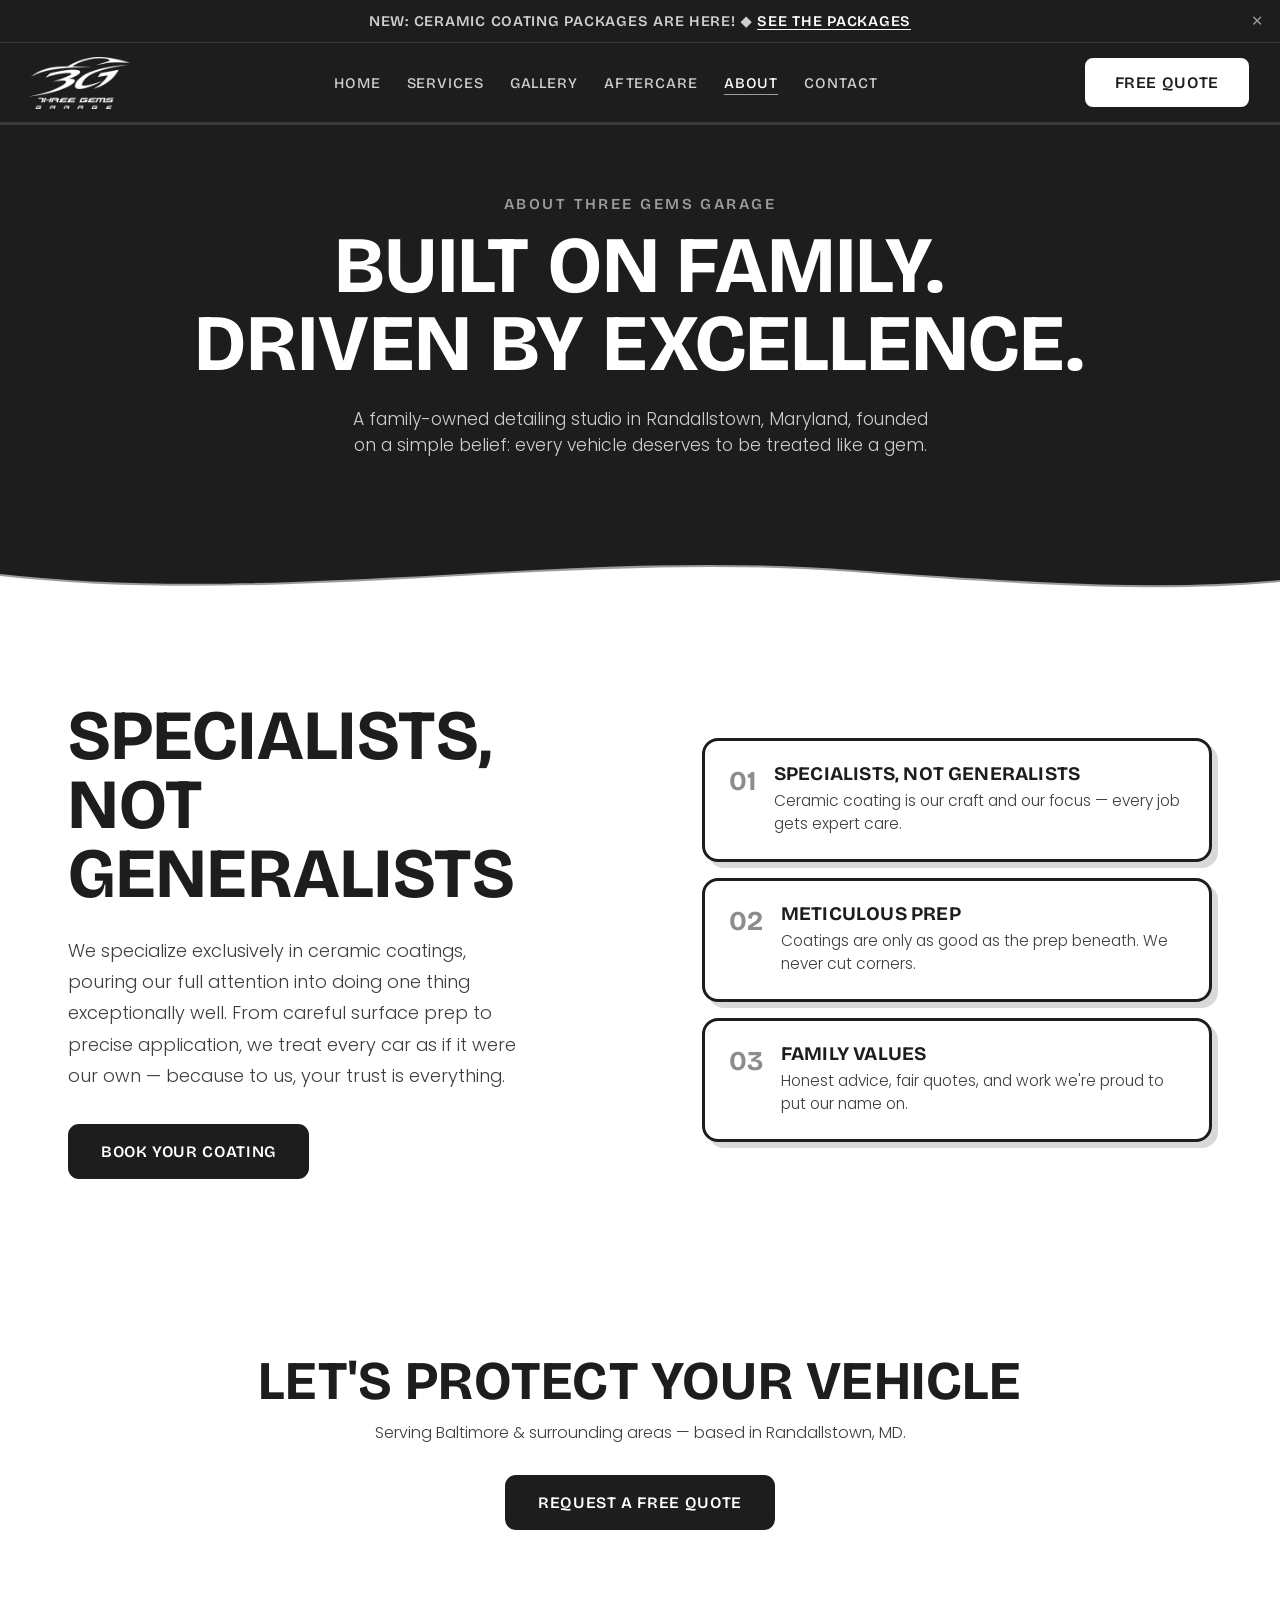
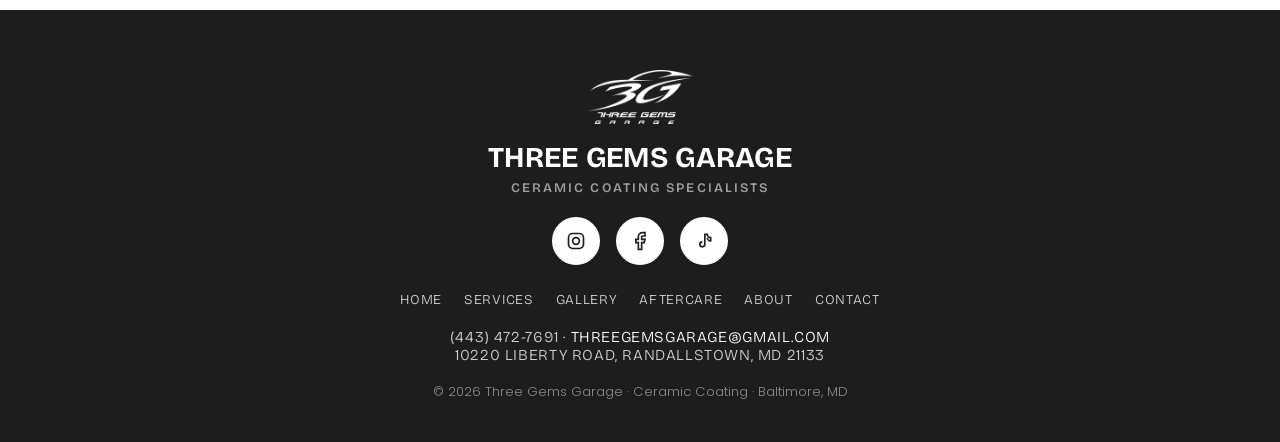
==== commit 21093db0: "Update home + services: white background, rename tiers, add correction section - Home: remove Charge" ====
--- a/about.html
+++ b/about.html
@@ -1,6 +1,13 @@
 <!DOCTYPE html>
 <html lang="en">
 <head>
+<!-- Google Tag Manager -->
+<script>(function(w,d,s,l,i){w[l]=w[l]||[];w[l].push({'gtm.start':
+new Date().getTime(),event:'gtm.js'});var f=d.getElementsByTagName(s)[0],
+j=d.createElement(s),dl=l!='dataLayer'?'&l='+l:'';j.async=true;j.src=
+'https://www.googletagmanager.com/gtm.js?id='+i+dl;f.parentNode.insertBefore(j,f);
+})(window,document,'script','dataLayer','GTM-NJDWP7H4');</script>
+<!-- End Google Tag Manager -->
 <meta charset="UTF-8">
 <meta name="viewport" content="width=device-width, initial-scale=1.0">
 <title>About — Three Gems Garage</title>
@@ -11,6 +18,10 @@
 <link rel="stylesheet" href="style.css">
 </head>
 <body>
+<!-- Google Tag Manager (noscript) -->
+<noscript><iframe src="https://www.googletagmanager.com/ns.html?id=GTM-NJDWP7H4"
+height="0" width="0" style="display:none;visibility:hidden"></iframe></noscript>
+<!-- End Google Tag Manager (noscript) -->
 
 <div class="announce" id="announce">
   New: ceramic coating packages are here! ◆ <a href="services.html">See the packages</a>
@@ -53,7 +64,7 @@
   <p>A family-owned detailing studio in Randallstown, Maryland, founded on a simple belief: every vehicle deserves to be treated like a gem.</p>
 </section>
 
-<div class="divider"><svg viewBox="0 0 1440 64" preserveAspectRatio="none"><path class="line" d="M0,34 C320,66 640,8 960,30 C1180,45 1320,50 1440,40"/><path d="M0,34 C320,66 640,8 960,30 C1180,45 1320,50 1440,40 L1440,64 L0,64 Z" fill="#dcdcdc"/></svg></div>
+<div class="divider"><svg viewBox="0 0 1440 64" preserveAspectRatio="none"><path class="line" d="M0,34 C320,66 640,8 960,30 C1180,45 1320,50 1440,40"/><path d="M0,34 C320,66 640,8 960,30 C1180,45 1320,50 1440,40 L1440,64 L0,64 Z" fill="#ffffff"/></svg></div>
 
 <section class="block cream">
   <div class="wrap">
--- a/style.css
+++ b/style.css
@@ -1,8 +1,8 @@
 :root{
   --dark:#1d1d1d;
   --dark-2:#242424;
-  --paper:#dcdcdc;
-  --cream:#dcdcdc;
+  --paper:#ffffff;
+  --cream:#ffffff;
   --line:#383838;
   --ink:#1d1d1d;
   --muted:#8c8c8c;
@@ -22,7 +22,7 @@
 .squiggle{display:none}
 .squiggle path{fill:none;stroke:var(--ink);stroke-width:5;stroke-linecap:round}
 .on-dark .squiggle path,.squiggle.light path{stroke:var(--paper)}
-.divider{line-height:0;background:var(--dark)}
+.divider{line-height:0;background:linear-gradient(180deg,var(--dark) 0 95%,var(--cream) 95% 100%)}
 .divider svg{display:block;width:100%;height:64px}
 .divider .line{fill:none;stroke:var(--taupe);stroke-width:4}
 
@@ -61,6 +61,8 @@
 .hero::after{content:"";position:absolute;inset:0;background:linear-gradient(180deg,rgba(29,29,29,.55),rgba(29,29,29,.74))}
 .hero-inner{position:relative;z-index:2;max-width:880px}
 .hero .kicker{font-family:var(--disp);font-weight:600;text-transform:uppercase;letter-spacing:.16em;color:var(--taupe);font-size:1.15rem;margin-bottom:16px}
+.hero-spec{font-family:var(--disp);font-weight:700;text-transform:uppercase;letter-spacing:.1em;color:#fff;font-size:clamp(1.35rem,3.2vw,2.1rem);margin:18px 0 0;text-shadow:0 3px 18px rgba(0,0,0,.5)}
+.hero-tagline{font-family:var(--disp);font-weight:600;text-transform:uppercase;letter-spacing:.05em;color:var(--paper);font-size:clamp(1.05rem,2.3vw,1.5rem);margin:10px 0 0;text-shadow:0 2px 12px rgba(0,0,0,.5)}
 .hero h1{font-size:clamp(1.9rem,9vw,5.5rem);color:#fff;text-shadow:0 6px 30px rgba(0,0,0,.45);white-space:nowrap}
 .hero .squiggle{margin:18px auto 0}
 .hero .lead{margin:24px auto 0;max-width:50ch;font-size:1.7rem;font-weight:500;color:#eceae3}
@@ -89,13 +91,21 @@
 .block.offer .big h2{font-size:clamp(2.4rem,5.2vw,3.7rem);margin-bottom:18px}
 .block.offer .big .squiggle{margin-bottom:16px}
 .block.offer .big p{font-size:1.05rem;margin-bottom:24px;line-height:1.65}
+.block.offer .big{text-align:center}
+.block.offer .big p{max-width:64ch;margin-left:auto;margin-right:auto}
+.block.offer .big .squiggle{margin-left:auto;margin-right:auto}
 .block.offer .photo-frame img{aspect-ratio:16/10}
 
-.marquee{background:var(--paper);color:var(--ink);overflow:hidden;padding:22px 0;border-top:3px solid var(--ink);border-bottom:3px solid var(--ink);margin:56px 0}
-.mtrack{display:inline-flex;align-items:center;white-space:nowrap;animation:scroll 30s linear infinite;font-family:var(--disp);font-weight:700;text-transform:uppercase;font-size:2.4rem}
+.marquee{background:var(--dark);color:var(--paper);overflow:hidden;padding:26px 0;margin:56px 0;-webkit-mask-image:linear-gradient(90deg,transparent 0,#000 4%,#000 96%,transparent 100%);mask-image:linear-gradient(90deg,transparent 0,#000 4%,#000 96%,transparent 100%)}
+.mtrack{display:inline-flex;align-items:center;white-space:nowrap;animation:scroll 20s linear infinite;font-family:var(--disp);font-weight:700;text-transform:uppercase;font-size:3.2rem}
 .mtrack span{padding:0 22px}
 .mtrack .star{color:var(--muted)}
+.hero-marquee{background:transparent;margin:24px 0 8px;padding:6px 0;width:100vw;position:relative;left:50%;margin-left:-50vw}
+.hero-marquee .mtrack{font-size:2.1rem;color:#eceae3}
 @keyframes scroll{from{transform:translateX(0)}to{transform:translateX(-50%)}}
+.marquee-plain{background:transparent;border:0;-webkit-mask-image:none;mask-image:none}
+.marquee-plain .mtrack,.marquee-plain .star{color:var(--ink)}
+.marquee-plain .mtrack{font-size:clamp(2rem,5vw,3.3rem)}
 
 /* section heads */
 .sec-head{text-align:center;margin-bottom:48px}
@@ -133,6 +143,9 @@
 .card .ptiers .pr strong{font-family:var(--disp);font-weight:600}
 .card .note{font-size:.92rem;color:#1d1d1d;font-weight:600;margin:0 0 16px}
 .card .incl{font-size:.86rem;font-weight:600;color:#222222;margin-bottom:18px}
+.card .exclude{margin:0 0 26px;font-size:.96rem;line-height:1.4;color:#1d1d1d}
+.card .exclude strong{font-weight:700}
+.card .exclude em{font-style:italic}
 .card .btn{margin-top:auto;text-align:center;font-size:1.05rem;padding:17px 30px}
 .card-call{display:block;text-align:center;margin-top:12px;font-family:var(--disp);font-weight:500;font-size:.92rem;color:#222222;text-transform:uppercase;letter-spacing:.03em}
 .card-call:hover{text-decoration:underline;text-underline-offset:3px}
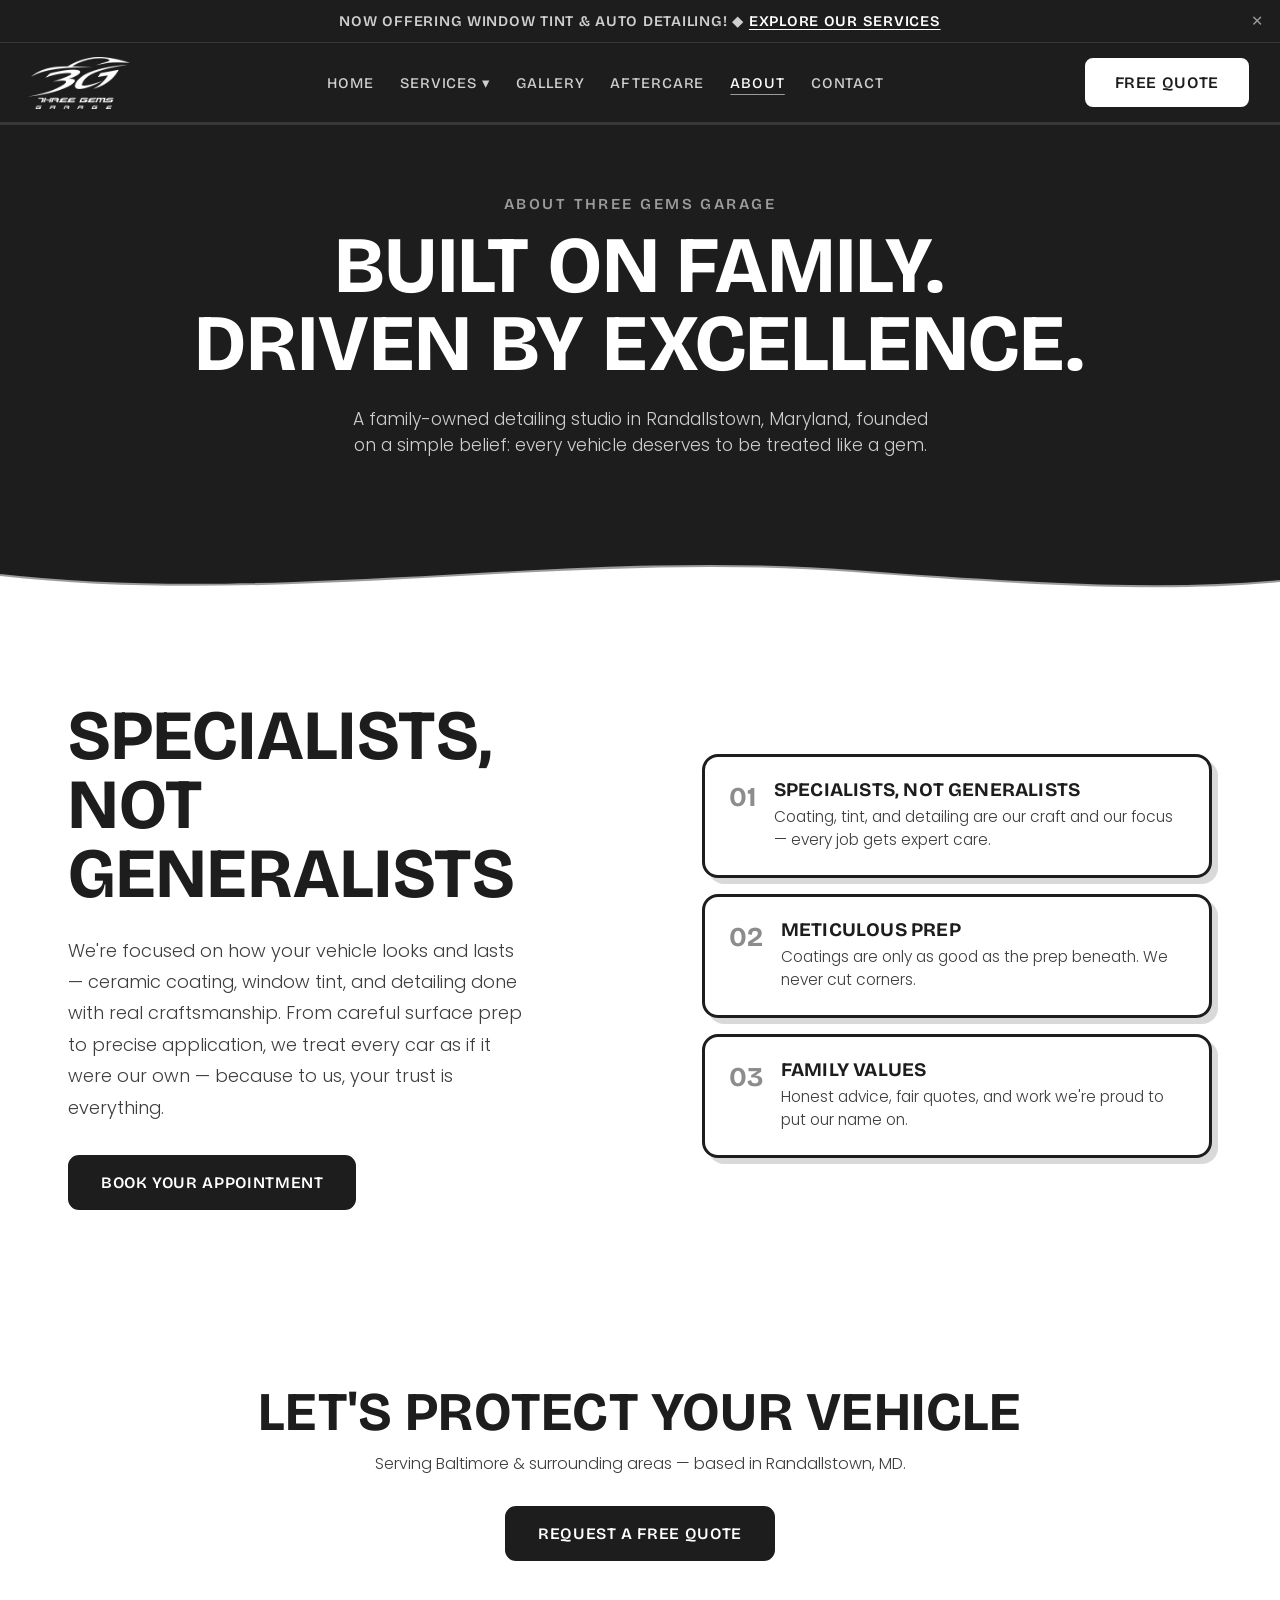
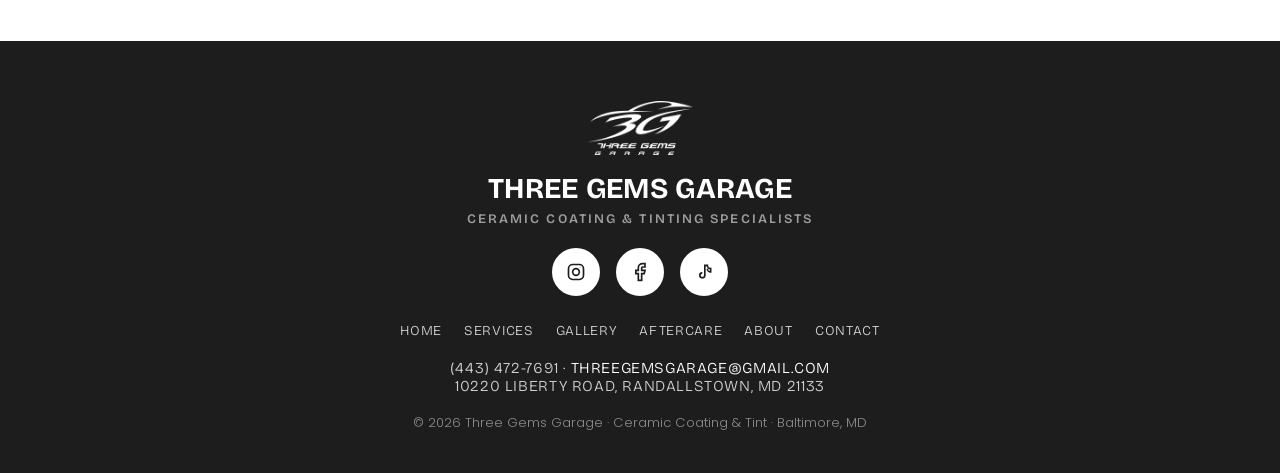
==== commit e1d7fe5c: "Add window tint & detailing services with dedicated pages - Split services into dedicated pages: cer" ====
--- a/about.html
+++ b/about.html
@@ -11,7 +11,7 @@
 <meta charset="UTF-8">
 <meta name="viewport" content="width=device-width, initial-scale=1.0">
 <title>About — Three Gems Garage</title>
-<meta name="description" content="Three Gems Garage is a family-owned ceramic coating studio in Randallstown, MD. Built on Family. Driven by Excellence.">
+<meta name="description" content="Three Gems Garage is a family-owned auto appearance studio in Randallstown, MD — ceramic coating, window tint, and detailing. Built on Family. Driven by Excellence.">
 <link rel="preconnect" href="https://fonts.googleapis.com">
 <link rel="preconnect" href="https://fonts.gstatic.com" crossorigin>
 <link href="https://fonts.googleapis.com/css2?family=Bricolage+Grotesque:opsz,wght@12..96,400..800&family=Poppins:wght@400;500;600&display=swap" rel="stylesheet">
@@ -24,17 +24,24 @@
 <!-- End Google Tag Manager (noscript) -->
 
 <div class="announce" id="announce">
-  New: ceramic coating packages are here! ◆ <a href="services.html">See the packages</a>
+  Now offering window tint &amp; auto detailing! ◆ <a href="services.html">Explore our services</a>
   <span class="x" onclick="document.getElementById('announce').style.display='none'">✕</span>
 </div>
 
 <header>
   <a href="index.html" class="brand">
-    <img class="brand-logo" src="logo.png" alt="Three Gems Garage — Ceramic Coating Co.">
+    <img class="brand-logo" src="logo.png" alt="Three Gems Garage — Ceramic Coating &amp; Tint Co.">
   </a>
   <nav class="desktop">
     <a href="index.html">Home</a>
-    <a href="services.html">Services</a>
+    <div class="nav-drop">
+      <a href="services.html" class="drop-t">Services ▾</a>
+      <div class="drop-menu">
+        <a href="ceramic-coating.html">Ceramic Coating</a>
+        <a href="tint.html">Window Tint</a>
+        <a href="detailing.html">Detailing</a>
+      </div>
+    </div>
     <a href="gallery.html">Gallery</a>
     <a href="aftercare.html">Aftercare</a>
     <a href="about.html" class="active">About</a>
@@ -50,6 +57,11 @@
   <button class="mm-close" id="mmClose" aria-label="Close menu">✕</button>
   <a href="index.html">Home</a>
   <a href="services.html">Services</a>
+  <div class="mm-subs">
+    <a href="ceramic-coating.html" class="mm-sub">Ceramic Coating</a>
+    <a href="tint.html" class="mm-sub">Window Tint</a>
+    <a href="detailing.html" class="mm-sub">Detailing</a>
+  </div>
   <a href="gallery.html">Gallery</a>
   <a href="aftercare.html">Aftercare</a>
   <a href="about.html">About</a>
@@ -72,11 +84,11 @@
       <div class="big">
         <h2>Specialists,<br>Not Generalists</h2>
         <svg class="squiggle" viewBox="0 0 292 18" style="width:220px"><path d="M2,9 C10,2 18,2 26,9 C34,16 42,16 50,9 C58,2 66,2 74,9 C82,16 90,16 98,9 C106,2 114,2 122,9 C130,16 138,16 146,9 C154,2 162,2 170,9 C178,16 186,16 194,9 C202,2 210,2 218,9 C226,16 234,16 242,9 C250,2 258,2 266,9 C274,16 282,16 290,9"/></svg>
-        <p>We specialize exclusively in ceramic coatings, pouring our full attention into doing one thing exceptionally well. From careful surface prep to precise application, we treat every car as if it were our own — because to us, your trust is everything.</p>
-        <a href="contact.html" class="btn btn-solid">Book Your Coating</a>
+        <p>We're focused on how your vehicle looks and lasts — ceramic coating, window tint, and detailing done with real craftsmanship. From careful surface prep to precise application, we treat every car as if it were our own — because to us, your trust is everything.</p>
+        <a href="contact.html" class="btn btn-solid">Book Your Appointment</a>
       </div>
       <div class="values">
-        <div class="value"><span class="num">01</span><div><h4>Specialists, not generalists</h4><p>Ceramic coating is our craft and our focus — every job gets expert care.</p></div></div>
+        <div class="value"><span class="num">01</span><div><h4>Specialists, not generalists</h4><p>Coating, tint, and detailing are our craft and our focus — every job gets expert care.</p></div></div>
         <div class="value"><span class="num">02</span><div><h4>Meticulous prep</h4><p>Coatings are only as good as the prep beneath. We never cut corners.</p></div></div>
         <div class="value"><span class="num">03</span><div><h4>Family values</h4><p>Honest advice, fair quotes, and work we're proud to put our name on.</p></div></div>
       </div>
@@ -94,7 +106,7 @@
 <footer id="footer">
   <img class="foot-logo" src="logo.png" alt="Three Gems Garage">
   <svg class="squiggle" viewBox="0 0 292 18"><path d="M2,9 C10,2 18,2 26,9 C34,16 42,16 50,9 C58,2 66,2 74,9 C82,16 90,16 98,9 C106,2 114,2 122,9 C130,16 138,16 146,9 C154,2 162,2 170,9 C178,16 186,16 194,9 C202,2 210,2 218,9 C226,16 234,16 242,9 C250,2 258,2 266,9 C274,16 282,16 290,9"/></svg>
-  <h3>Three Gems Garage<span class="foot-tag">Ceramic Coating Specialists</span></h3>
+  <h3>Three Gems Garage<span class="foot-tag">Ceramic Coating &amp; Tinting Specialists</span></h3>
   <div class="socials">
     <a href="https://www.instagram.com/threegemsgarage/" target="_blank" rel="noopener" aria-label="Instagram"><svg viewBox="0 0 24 24" stroke-width="2"><rect x="3" y="3" width="18" height="18" rx="5"/><circle cx="12" cy="12" r="4"/><circle cx="17.5" cy="6.5" r="1" fill="currentColor" stroke="none"/></svg></a>
     <a href="https://www.facebook.com/profile.php?id=61590265425292" target="_blank" rel="noopener" aria-label="Facebook"><svg viewBox="0 0 24 24" stroke-width="2"><path d="M18 2h-3a5 5 0 0 0-5 5v3H7v4h3v8h4v-8h3l1-4h-4V7a1 1 0 0 1 1-1h3z"/></svg></a>
@@ -104,7 +116,7 @@
     <a href="index.html">Home</a><a href="services.html">Services</a><a href="gallery.html">Gallery</a><a href="aftercare.html">Aftercare</a><a href="about.html">About</a><a href="contact.html">Contact</a>
   </div>
   <p class="foot-info">(443) 472-7691 · <a href="mailto:threegemsgarage@gmail.com">threegemsgarage@gmail.com</a><br>10220 Liberty Road, Randallstown, MD 21133</p>
-  <p class="foot-copy">© <span id="year"></span> Three Gems Garage · Ceramic Coating · Baltimore, MD</p>
+  <p class="foot-copy">© <span id="year"></span> Three Gems Garage · Ceramic Coating &amp; Tint · Baltimore, MD</p>
 </footer>
 
 <script>
--- a/style.css
+++ b/style.css
@@ -44,12 +44,23 @@
 nav.desktop{display:flex;gap:26px}
 nav.desktop a{font-family:var(--disp);font-weight:500;text-transform:uppercase;letter-spacing:.06em;font-size:.92rem;color:var(--light);transition:.2s}
 nav.desktop a:hover,nav.desktop a.active{color:#fff;text-decoration:underline;text-underline-offset:6px;text-decoration-color:var(--taupe)}
+.nav-drop{position:relative;display:flex;align-items:center}
+.nav-drop>.drop-t{font-family:var(--disp);font-weight:500;text-transform:uppercase;letter-spacing:.06em;font-size:.92rem;color:var(--light);cursor:pointer;transition:.2s}
+.nav-drop:hover>.drop-t,.nav-drop:focus-within>.drop-t,.nav-drop>.drop-t.active{color:#fff;text-decoration:underline;text-underline-offset:6px;text-decoration-color:var(--taupe)}
+.drop-menu{position:absolute;top:100%;left:50%;transform:translateX(-50%) translateY(10px);background:var(--dark-2);border:2px solid var(--line);border-radius:12px;padding:8px;display:flex;flex-direction:column;gap:2px;min-width:196px;opacity:0;visibility:hidden;transition:opacity .18s,transform .18s;z-index:60;box-shadow:0 14px 34px rgba(0,0,0,.45)}
+.drop-menu::before{content:"";position:absolute;top:-12px;left:0;right:0;height:12px}
+.nav-drop:hover .drop-menu,.nav-drop:focus-within .drop-menu{opacity:1;visibility:visible;transform:translateX(-50%) translateY(6px)}
+.drop-menu a{font-family:var(--disp);font-weight:500;text-transform:uppercase;letter-spacing:.05em;font-size:.82rem;color:var(--light);padding:11px 14px;border-radius:8px;white-space:nowrap;transition:.15s}
+.drop-menu a:hover{background:var(--dark);color:#fff}
 .head-cta{display:flex;align-items:center;gap:14px}
 .hamburger{display:none;flex-direction:column;gap:5px;background:none;border:0;cursor:pointer;padding:8px}
 .hamburger span{width:26px;height:3px;background:var(--paper);border-radius:2px}
 .mobile-menu{position:fixed;inset:0;z-index:60;background:var(--dark);display:flex;flex-direction:column;align-items:center;justify-content:center;gap:24px;opacity:0;pointer-events:none;transition:.3s}
 .mobile-menu.open{opacity:1;pointer-events:auto}
 .mobile-menu a{font-family:var(--disp);font-weight:600;text-transform:uppercase;font-size:1.7rem;color:var(--paper)}
+.mm-subs{display:flex;flex-direction:column;align-items:center;gap:10px;margin:-6px 0 2px}
+.mobile-menu a.mm-sub{font-size:.92rem;font-weight:500;letter-spacing:.06em;color:var(--light);border:2px solid var(--line);border-radius:999px;padding:8px 22px}
+.mobile-menu a.mm-sub:hover{background:rgba(255,255,255,.08);color:#fff}
 .mobile-menu .btn{font-size:1.1rem}
 .mobile-menu .btn-light{color:var(--ink)}
 .mm-close{position:absolute;top:20px;right:22px;width:48px;height:48px;border-radius:50%;border:3px solid var(--paper);background:none;color:var(--paper);font-size:1.5rem;line-height:1;cursor:pointer;display:grid;place-items:center}
@@ -128,6 +139,7 @@
 
 /* packages cards */
 .cards{display:grid;grid-template-columns:repeat(3,1fr);gap:30px}
+.cards.cards-2{grid-template-columns:repeat(2,1fr);max-width:900px;margin:0 auto}
 #packages .wrap{max-width:1340px}
 .card{background:#fff;color:var(--ink);border:4px solid var(--ink);border-radius:24px;padding:54px 42px;box-shadow:12px 12px 0 rgba(0,0,0,.35);display:flex;flex-direction:column}
 .card .gem{display:none}
@@ -142,6 +154,14 @@
 .card .ptiers .pr{display:flex;justify-content:space-between;font-size:.95rem;color:#222222}
 .card .ptiers .pr strong{font-family:var(--disp);font-weight:600}
 .card .note{font-size:.92rem;color:#1d1d1d;font-weight:600;margin:0 0 16px}
+.card .cdesc{font-weight:300;font-size:1rem;color:#333333;line-height:1.55;margin:18px 0 4px}
+.card .pricing-soon{border-top:2px solid var(--ink);padding-top:18px;margin-bottom:18px;font-family:var(--disp);font-weight:700;text-transform:uppercase;letter-spacing:.02em;color:#555555;font-size:1.05rem;text-align:center}
+.tint-pricing{max-width:660px;margin:48px auto 0;text-align:center;background:#fff;border:4px solid var(--ink);border-radius:24px;padding:40px 34px;box-shadow:12px 12px 0 rgba(0,0,0,.35)}
+.tint-pricing .tp-label{font-family:var(--disp);font-weight:600;text-transform:uppercase;letter-spacing:.14em;font-size:.82rem;color:var(--muted)}
+.tint-pricing .tp-price{font-family:var(--disp);font-weight:700;text-transform:uppercase;font-size:1.4rem;letter-spacing:.02em;margin-top:8px;line-height:1}
+.tint-pricing .tp-price strong{display:block;margin-top:6px;font-size:3.2rem}
+.tint-pricing .tp-note{color:#3d3d3d;font-weight:300;line-height:1.65;max-width:48ch;margin:16px auto 26px}
+.tint-pricing .card-call{margin-top:14px}
 .card .incl{font-size:.86rem;font-weight:600;color:#222222;margin-bottom:18px}
 .card .exclude{margin:0 0 26px;font-size:.96rem;line-height:1.4;color:#1d1d1d}
 .card .exclude strong{font-weight:700}
@@ -164,6 +184,12 @@
 .ga img{width:100%;aspect-ratio:1/1;object-fit:cover;filter:grayscale(.12)}
 .ga figcaption{position:absolute;top:12px;left:12px;background:var(--paper);color:var(--ink);font-family:var(--disp);font-weight:700;text-transform:uppercase;font-size:.78rem;padding:5px 12px;border-radius:8px;border:2px solid var(--ink)}
 .ga-cap{text-align:center;color:#555;margin-top:22px;font-size:.95rem;font-weight:300}
+.ga-cap + .ga{margin-top:56px}
+.feature{position:relative;max-width:860px;margin:0 auto;border:4px solid var(--taupe);border-radius:20px;overflow:hidden}
+.feature img{display:block;width:100%;height:auto}
+.feature figcaption{position:absolute;top:12px;left:12px;background:var(--paper);color:var(--ink);font-family:var(--disp);font-weight:700;text-transform:uppercase;font-size:.78rem;padding:5px 12px;border-radius:8px;border:2px solid var(--ink)}
+.feature + .ga-cap{margin-top:18px}
+.ga-cap + .feature{margin-top:56px}
 .tiles{display:grid;grid-template-columns:repeat(3,1fr);gap:16px;max-width:760px;margin:40px auto 0}
 .tile{aspect-ratio:4/3;border:3px dashed var(--taupe);border-radius:14px;display:grid;place-items:center;color:#777;font-family:var(--disp);font-size:.82rem;letter-spacing:.12em;text-transform:uppercase;background:#fff}
 
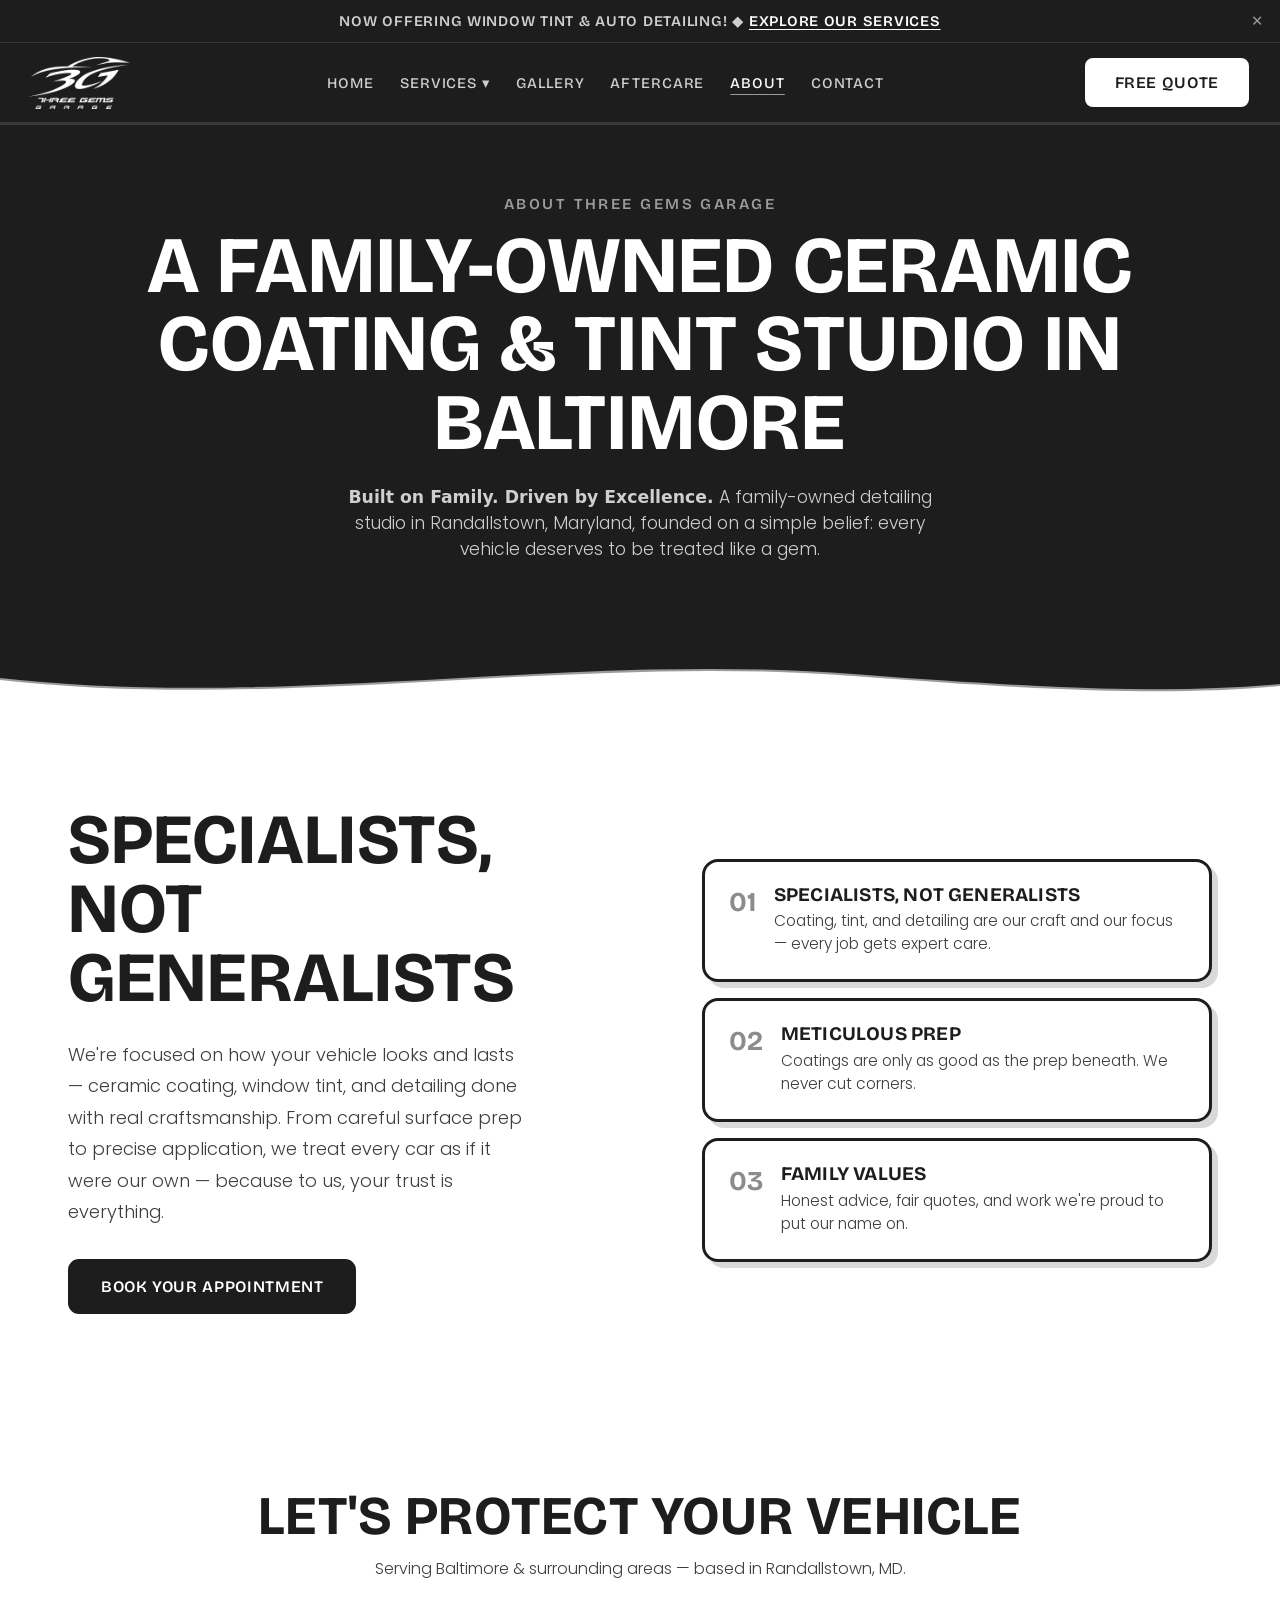
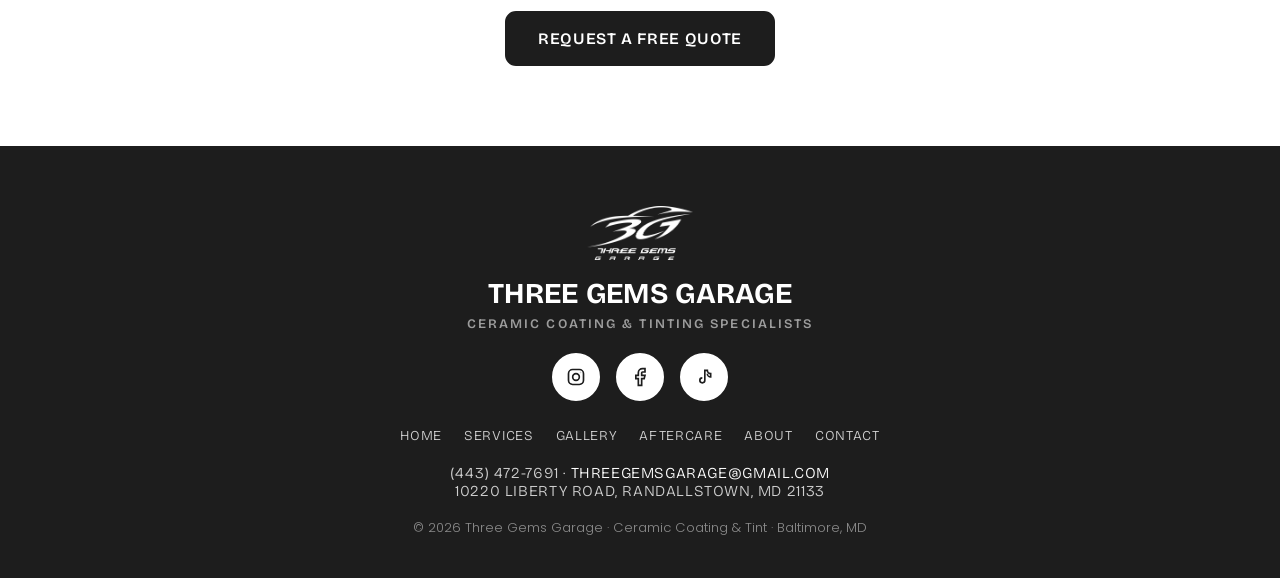
==== commit ce33d639: "Rework homepage sections + add SEO metadata, sitemap & robots - Homepage: "What Services We Offer" i" ====
--- a/about.html
+++ b/about.html
@@ -10,12 +10,72 @@
 <!-- End Google Tag Manager -->
 <meta charset="UTF-8">
 <meta name="viewport" content="width=device-width, initial-scale=1.0">
-<title>About — Three Gems Garage</title>
+<title>About Three Gems Garage — Baltimore Ceramic Coating &amp; Tint</title>
 <meta name="description" content="Three Gems Garage is a family-owned auto appearance studio in Randallstown, MD — ceramic coating, window tint, and detailing. Built on Family. Driven by Excellence.">
 <link rel="preconnect" href="https://fonts.googleapis.com">
 <link rel="preconnect" href="https://fonts.gstatic.com" crossorigin>
 <link href="https://fonts.googleapis.com/css2?family=Bricolage+Grotesque:opsz,wght@12..96,400..800&family=Poppins:wght@400;500;600&display=swap" rel="stylesheet">
 <link rel="stylesheet" href="style.css">
+<link rel="canonical" href="https://threegemsgarage.com/about.html">
+
+<!-- Open Graph / Social -->
+<meta property="og:type" content="website">
+<meta property="og:site_name" content="Three Gems Garage">
+<meta property="og:locale" content="en_US">
+<meta property="og:title" content="About Three Gems Garage — Baltimore Ceramic Coating & Tint">
+<meta property="og:description" content="Three Gems Garage is a family-owned auto appearance studio in Randallstown, MD — ceramic coating, window tint, and detailing. Built on Family. Driven by Excellence.">
+<meta property="og:url" content="https://threegemsgarage.com/about.html">
+<meta property="og:image" content="https://threegemsgarage.com/hero.jpg">
+<meta name="twitter:card" content="summary_large_image">
+<meta name="twitter:title" content="About Three Gems Garage — Baltimore Ceramic Coating & Tint">
+<meta name="twitter:description" content="Family-owned auto appearance studio in Randallstown, MD — ceramic coating, window tint, and detailing.">
+<meta name="twitter:image" content="https://threegemsgarage.com/hero.jpg">
+
+<!-- Structured data: Local Business -->
+<script type="application/ld+json">
+{
+  "@context": "https://schema.org",
+  "@type": "AutoDetailing",
+  "@id": "https://threegemsgarage.com/#business",
+  "name": "Three Gems Garage",
+  "slogan": "Built on Family. Driven by Excellence.",
+  "description": "Family-owned ceramic coating, window tint, and full-service auto detailing studio in Randallstown, MD, serving Baltimore and surrounding areas.",
+  "url": "https://threegemsgarage.com/",
+  "telephone": "+1-443-472-7691",
+  "email": "threegemsgarage@gmail.com",
+  "image": "https://threegemsgarage.com/hero.jpg",
+  "logo": "https://threegemsgarage.com/logo.png",
+  "priceRange": "$$",
+  "address": {
+    "@type": "PostalAddress",
+    "streetAddress": "10220 Liberty Road",
+    "addressLocality": "Randallstown",
+    "addressRegion": "MD",
+    "postalCode": "21133",
+    "addressCountry": "US"
+  },
+  "geo": { "@type": "GeoCoordinates", "latitude": 39.3668, "longitude": -76.7930 },
+  "openingHoursSpecification": [
+    { "@type": "OpeningHoursSpecification", "dayOfWeek": ["Monday","Tuesday","Wednesday","Thursday","Friday"], "opens": "09:00", "closes": "18:00" },
+    { "@type": "OpeningHoursSpecification", "dayOfWeek": ["Saturday","Sunday"], "opens": "10:00", "closes": "16:00" }
+  ],
+  "sameAs": [
+    "https://www.instagram.com/threegemsgarage/",
+    "https://www.facebook.com/profile.php?id=61590265425292",
+    "https://www.tiktok.com/@threegemsgarage"
+  ]
+}
+</script>
+<script type="application/ld+json">
+{
+  "@context": "https://schema.org",
+  "@type": "BreadcrumbList",
+  "itemListElement": [
+    { "@type": "ListItem", "position": 1, "name": "Home", "item": "https://threegemsgarage.com/" },
+    { "@type": "ListItem", "position": 2, "name": "About", "item": "https://threegemsgarage.com/about.html" }
+  ]
+}
+</script>
 </head>
 <body>
 <!-- Google Tag Manager (noscript) -->
@@ -71,9 +131,9 @@
 
 <section class="page-hero">
   <div class="kicker">About Three Gems Garage</div>
-  <h1>Built on Family.<br>Driven by Excellence.</h1>
+  <h1>A Family-Owned Ceramic Coating &amp; Tint Studio in Baltimore</h1>
   <svg class="squiggle light" viewBox="0 0 292 18" style="width:240px"><path d="M2,9 C10,2 18,2 26,9 C34,16 42,16 50,9 C58,2 66,2 74,9 C82,16 90,16 98,9 C106,2 114,2 122,9 C130,16 138,16 146,9 C154,2 162,2 170,9 C178,16 186,16 194,9 C202,2 210,2 218,9 C226,16 234,16 242,9 C250,2 258,2 266,9 C274,16 282,16 290,9"/></svg>
-  <p>A family-owned detailing studio in Randallstown, Maryland, founded on a simple belief: every vehicle deserves to be treated like a gem.</p>
+  <p><strong>Built on Family. Driven by Excellence.</strong> A family-owned detailing studio in Randallstown, Maryland, founded on a simple belief: every vehicle deserves to be treated like a gem.</p>
 </section>
 
 <div class="divider"><svg viewBox="0 0 1440 64" preserveAspectRatio="none"><path class="line" d="M0,34 C320,66 640,8 960,30 C1180,45 1320,50 1440,40"/><path d="M0,34 C320,66 640,8 960,30 C1180,45 1320,50 1440,40 L1440,64 L0,64 Z" fill="#ffffff"/></svg></div>
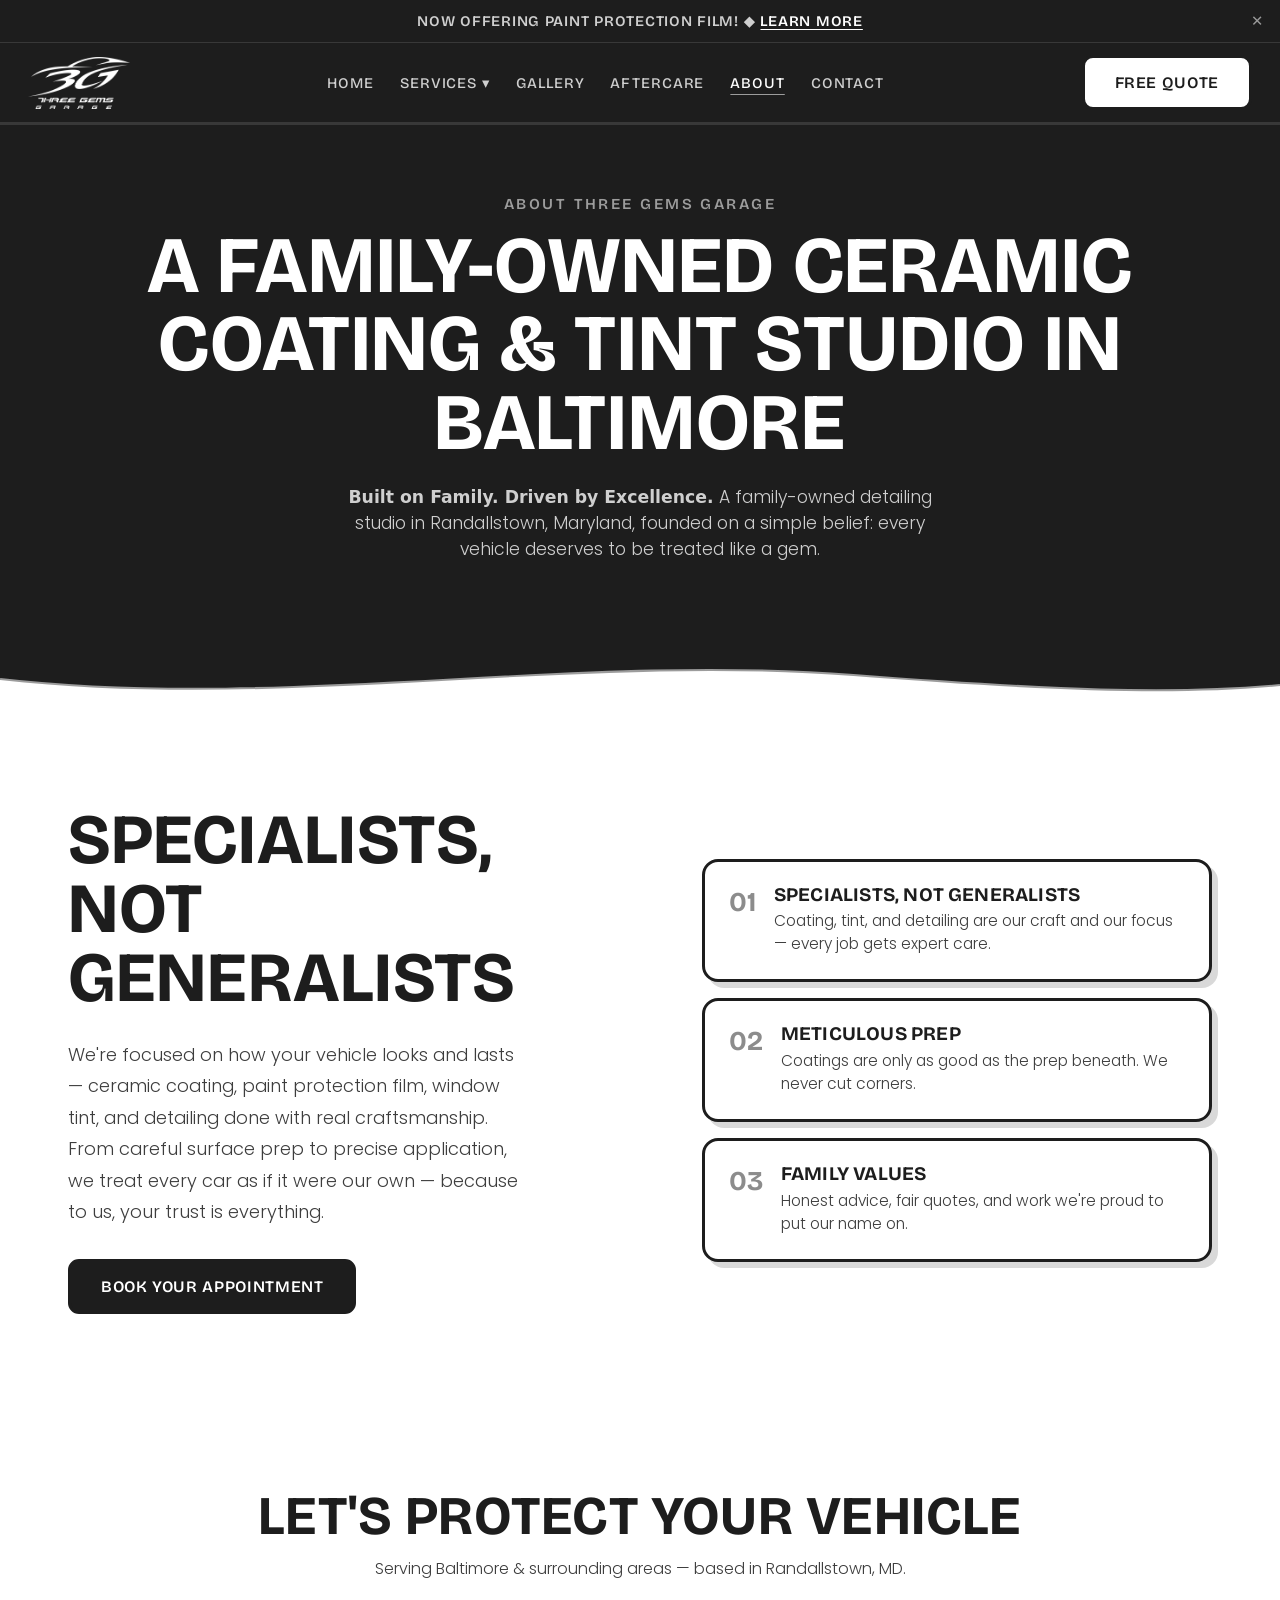
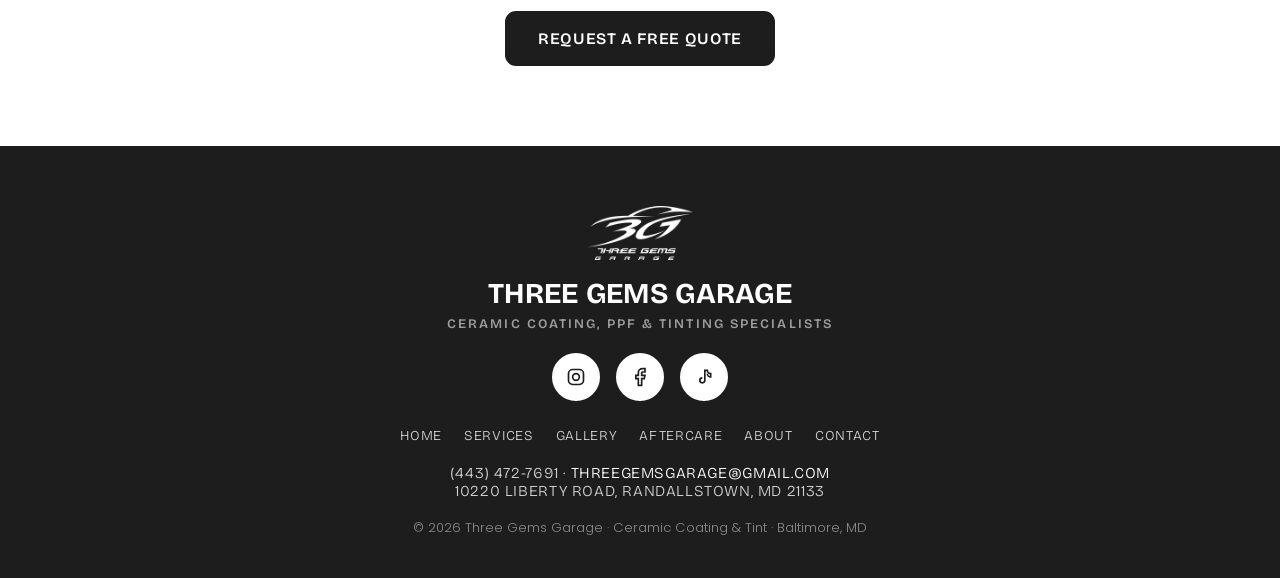
==== commit b4d2c685: "Add PPF service, roll out FAQs, and refresh homepage - New Paint Protection Film service: ppf.html (" ====
--- a/about.html
+++ b/about.html
@@ -11,7 +11,7 @@
 <meta charset="UTF-8">
 <meta name="viewport" content="width=device-width, initial-scale=1.0">
 <title>About Three Gems Garage — Baltimore Ceramic Coating &amp; Tint</title>
-<meta name="description" content="Three Gems Garage is a family-owned auto appearance studio in Randallstown, MD — ceramic coating, window tint, and detailing. Built on Family. Driven by Excellence.">
+<meta name="description" content="Three Gems Garage is a family-owned auto appearance studio in Randallstown, MD — ceramic coating, paint protection film, window tint, and detailing. Built on Family. Driven by Excellence.">
 <link rel="preconnect" href="https://fonts.googleapis.com">
 <link rel="preconnect" href="https://fonts.gstatic.com" crossorigin>
 <link href="https://fonts.googleapis.com/css2?family=Bricolage+Grotesque:opsz,wght@12..96,400..800&family=Poppins:wght@400;500;600&display=swap" rel="stylesheet">
@@ -23,12 +23,12 @@
 <meta property="og:site_name" content="Three Gems Garage">
 <meta property="og:locale" content="en_US">
 <meta property="og:title" content="About Three Gems Garage — Baltimore Ceramic Coating & Tint">
-<meta property="og:description" content="Three Gems Garage is a family-owned auto appearance studio in Randallstown, MD — ceramic coating, window tint, and detailing. Built on Family. Driven by Excellence.">
+<meta property="og:description" content="Three Gems Garage is a family-owned auto appearance studio in Randallstown, MD — ceramic coating, paint protection film, window tint, and detailing. Built on Family. Driven by Excellence.">
 <meta property="og:url" content="https://threegemsgarage.com/about.html">
 <meta property="og:image" content="https://threegemsgarage.com/hero.jpg">
 <meta name="twitter:card" content="summary_large_image">
 <meta name="twitter:title" content="About Three Gems Garage — Baltimore Ceramic Coating & Tint">
-<meta name="twitter:description" content="Family-owned auto appearance studio in Randallstown, MD — ceramic coating, window tint, and detailing.">
+<meta name="twitter:description" content="Family-owned auto appearance studio in Randallstown, MD — ceramic coating, paint protection film, window tint, and detailing.">
 <meta name="twitter:image" content="https://threegemsgarage.com/hero.jpg">
 
 <!-- Structured data: Local Business -->
@@ -39,7 +39,7 @@
   "@id": "https://threegemsgarage.com/#business",
   "name": "Three Gems Garage",
   "slogan": "Built on Family. Driven by Excellence.",
-  "description": "Family-owned ceramic coating, window tint, and full-service auto detailing studio in Randallstown, MD, serving Baltimore and surrounding areas.",
+  "description": "Family-owned ceramic coating, paint protection film, window tint, and full-service auto detailing studio in Randallstown, MD, serving Baltimore and surrounding areas.",
   "url": "https://threegemsgarage.com/",
   "telephone": "+1-443-472-7691",
   "email": "threegemsgarage@gmail.com",
@@ -84,7 +84,7 @@
 <!-- End Google Tag Manager (noscript) -->
 
 <div class="announce" id="announce">
-  Now offering window tint &amp; auto detailing! ◆ <a href="services.html">Explore our services</a>
+  Now offering Paint Protection Film! ◆ <a href="ppf.html">Learn more</a>
   <span class="x" onclick="document.getElementById('announce').style.display='none'">✕</span>
 </div>
 
@@ -98,6 +98,7 @@
       <a href="services.html" class="drop-t">Services ▾</a>
       <div class="drop-menu">
         <a href="ceramic-coating.html">Ceramic Coating</a>
+        <a href="ppf.html">Paint Protection Film</a>
         <a href="tint.html">Window Tint</a>
         <a href="detailing.html">Detailing</a>
       </div>
@@ -119,6 +120,7 @@
   <a href="services.html">Services</a>
   <div class="mm-subs">
     <a href="ceramic-coating.html" class="mm-sub">Ceramic Coating</a>
+    <a href="ppf.html" class="mm-sub">Paint Protection Film</a>
     <a href="tint.html" class="mm-sub">Window Tint</a>
     <a href="detailing.html" class="mm-sub">Detailing</a>
   </div>
@@ -144,7 +146,7 @@
       <div class="big">
         <h2>Specialists,<br>Not Generalists</h2>
         <svg class="squiggle" viewBox="0 0 292 18" style="width:220px"><path d="M2,9 C10,2 18,2 26,9 C34,16 42,16 50,9 C58,2 66,2 74,9 C82,16 90,16 98,9 C106,2 114,2 122,9 C130,16 138,16 146,9 C154,2 162,2 170,9 C178,16 186,16 194,9 C202,2 210,2 218,9 C226,16 234,16 242,9 C250,2 258,2 266,9 C274,16 282,16 290,9"/></svg>
-        <p>We're focused on how your vehicle looks and lasts — ceramic coating, window tint, and detailing done with real craftsmanship. From careful surface prep to precise application, we treat every car as if it were our own — because to us, your trust is everything.</p>
+        <p>We're focused on how your vehicle looks and lasts — ceramic coating, paint protection film, window tint, and detailing done with real craftsmanship. From careful surface prep to precise application, we treat every car as if it were our own — because to us, your trust is everything.</p>
         <a href="contact.html" class="btn btn-solid">Book Your Appointment</a>
       </div>
       <div class="values">
@@ -166,7 +168,7 @@
 <footer id="footer">
   <img class="foot-logo" src="logo.png" alt="Three Gems Garage">
   <svg class="squiggle" viewBox="0 0 292 18"><path d="M2,9 C10,2 18,2 26,9 C34,16 42,16 50,9 C58,2 66,2 74,9 C82,16 90,16 98,9 C106,2 114,2 122,9 C130,16 138,16 146,9 C154,2 162,2 170,9 C178,16 186,16 194,9 C202,2 210,2 218,9 C226,16 234,16 242,9 C250,2 258,2 266,9 C274,16 282,16 290,9"/></svg>
-  <h3>Three Gems Garage<span class="foot-tag">Ceramic Coating &amp; Tinting Specialists</span></h3>
+  <h3>Three Gems Garage<span class="foot-tag">Ceramic Coating, PPF &amp; Tinting Specialists</span></h3>
   <div class="socials">
     <a href="https://www.instagram.com/threegemsgarage/" target="_blank" rel="noopener" aria-label="Instagram"><svg viewBox="0 0 24 24" stroke-width="2"><rect x="3" y="3" width="18" height="18" rx="5"/><circle cx="12" cy="12" r="4"/><circle cx="17.5" cy="6.5" r="1" fill="currentColor" stroke="none"/></svg></a>
     <a href="https://www.facebook.com/profile.php?id=61590265425292" target="_blank" rel="noopener" aria-label="Facebook"><svg viewBox="0 0 24 24" stroke-width="2"><path d="M18 2h-3a5 5 0 0 0-5 5v3H7v4h3v8h4v-8h3l1-4h-4V7a1 1 0 0 1 1-1h3z"/></svg></a>
--- a/style.css
+++ b/style.css
@@ -111,7 +111,7 @@
 .mtrack{display:inline-flex;align-items:center;white-space:nowrap;animation:scroll 20s linear infinite;font-family:var(--disp);font-weight:700;text-transform:uppercase;font-size:3.2rem}
 .mtrack span{padding:0 22px}
 .mtrack .star{color:var(--muted)}
-.hero-marquee{background:transparent;margin:24px 0 8px;padding:6px 0;width:100vw;position:relative;left:50%;margin-left:-50vw}
+.hero-marquee{background:transparent;margin:120px 0 8px;padding:6px 0;width:100vw;position:relative;left:50%;margin-left:-50vw}
 .hero-marquee .mtrack{font-size:2.1rem;color:#eceae3}
 @keyframes scroll{from{transform:translateX(0)}to{transform:translateX(-50%)}}
 .marquee-plain{background:transparent;border:0;-webkit-mask-image:none;mask-image:none}
@@ -140,6 +140,7 @@
 /* packages cards */
 .cards{display:grid;grid-template-columns:repeat(3,1fr);gap:30px}
 .cards.cards-2{grid-template-columns:repeat(2,1fr);max-width:900px;margin:0 auto}
+.cards.cards-4{grid-template-columns:repeat(2,1fr);max-width:920px;margin:0 auto}
 #packages .wrap{max-width:1340px}
 .card{background:#fff;color:var(--ink);border:4px solid var(--ink);border-radius:24px;padding:54px 42px;box-shadow:12px 12px 0 rgba(0,0,0,.35);display:flex;flex-direction:column}
 .card .gem{display:none}
@@ -156,6 +157,14 @@
 .card .note{font-size:.92rem;color:#1d1d1d;font-weight:600;margin:0 0 16px}
 .card .cdesc{font-weight:300;font-size:1rem;color:#333333;line-height:1.55;margin:18px 0 4px}
 .card .pricing-soon{border-top:2px solid var(--ink);padding-top:18px;margin-bottom:18px;font-family:var(--disp);font-weight:700;text-transform:uppercase;letter-spacing:.02em;color:#555555;font-size:1.05rem;text-align:center}
+.card .quote-note{border-top:2px solid var(--ink);padding-top:18px;margin-bottom:18px;font-weight:300;font-size:.95rem;line-height:1.55;color:#333333;text-align:center}
+.faq{max-width:840px;margin:10px auto 0;display:flex;flex-direction:column;gap:16px}
+.faq-item{background:#fff;color:var(--ink);border:3px solid var(--ink);border-radius:16px;box-shadow:6px 6px 0 rgba(0,0,0,.28)}
+.faq-item summary{list-style:none;cursor:pointer;padding:22px 26px;font-family:var(--disp);font-weight:700;font-size:1.15rem;line-height:1.35;color:var(--ink);display:flex;justify-content:space-between;align-items:center;gap:18px}
+.faq-item summary::-webkit-details-marker{display:none}
+.faq-item summary::after{content:"+";font-size:1.7rem;line-height:1;flex:none;transition:transform .2s}
+.faq-item[open] summary::after{transform:rotate(45deg)}
+.faq-item .fa{margin:0;padding:0 26px 24px;font-weight:300;font-size:1rem;line-height:1.6;color:#333333}
 .tint-pricing{max-width:660px;margin:48px auto 0;text-align:center;background:#fff;border:4px solid var(--ink);border-radius:24px;padding:40px 34px;box-shadow:12px 12px 0 rgba(0,0,0,.35)}
 .tint-pricing .tp-label{font-family:var(--disp);font-weight:600;text-transform:uppercase;letter-spacing:.14em;font-size:.82rem;color:var(--muted)}
 .tint-pricing .tp-price{font-family:var(--disp);font-weight:700;text-transform:uppercase;font-size:1.4rem;letter-spacing:.02em;margin-top:8px;line-height:1}
@@ -276,7 +285,7 @@
   .twocol,.contact-grid{grid-template-columns:1fr;gap:34px}
   .contact-grid .c-info{order:2}
   .photo-frame{transform:rotate(-1deg);max-width:420px;margin:0 auto}
-  .features,.features.features-2,.cards,.addon-grid{grid-template-columns:1fr}
+  .features,.features.features-2,.cards,.cards.cards-4,.addon-grid{grid-template-columns:1fr}
   .timeline::before{left:27px}
   .tl-node{width:58px;height:58px;font-size:1.4rem}
   .tl-phase{padding-left:80px}
